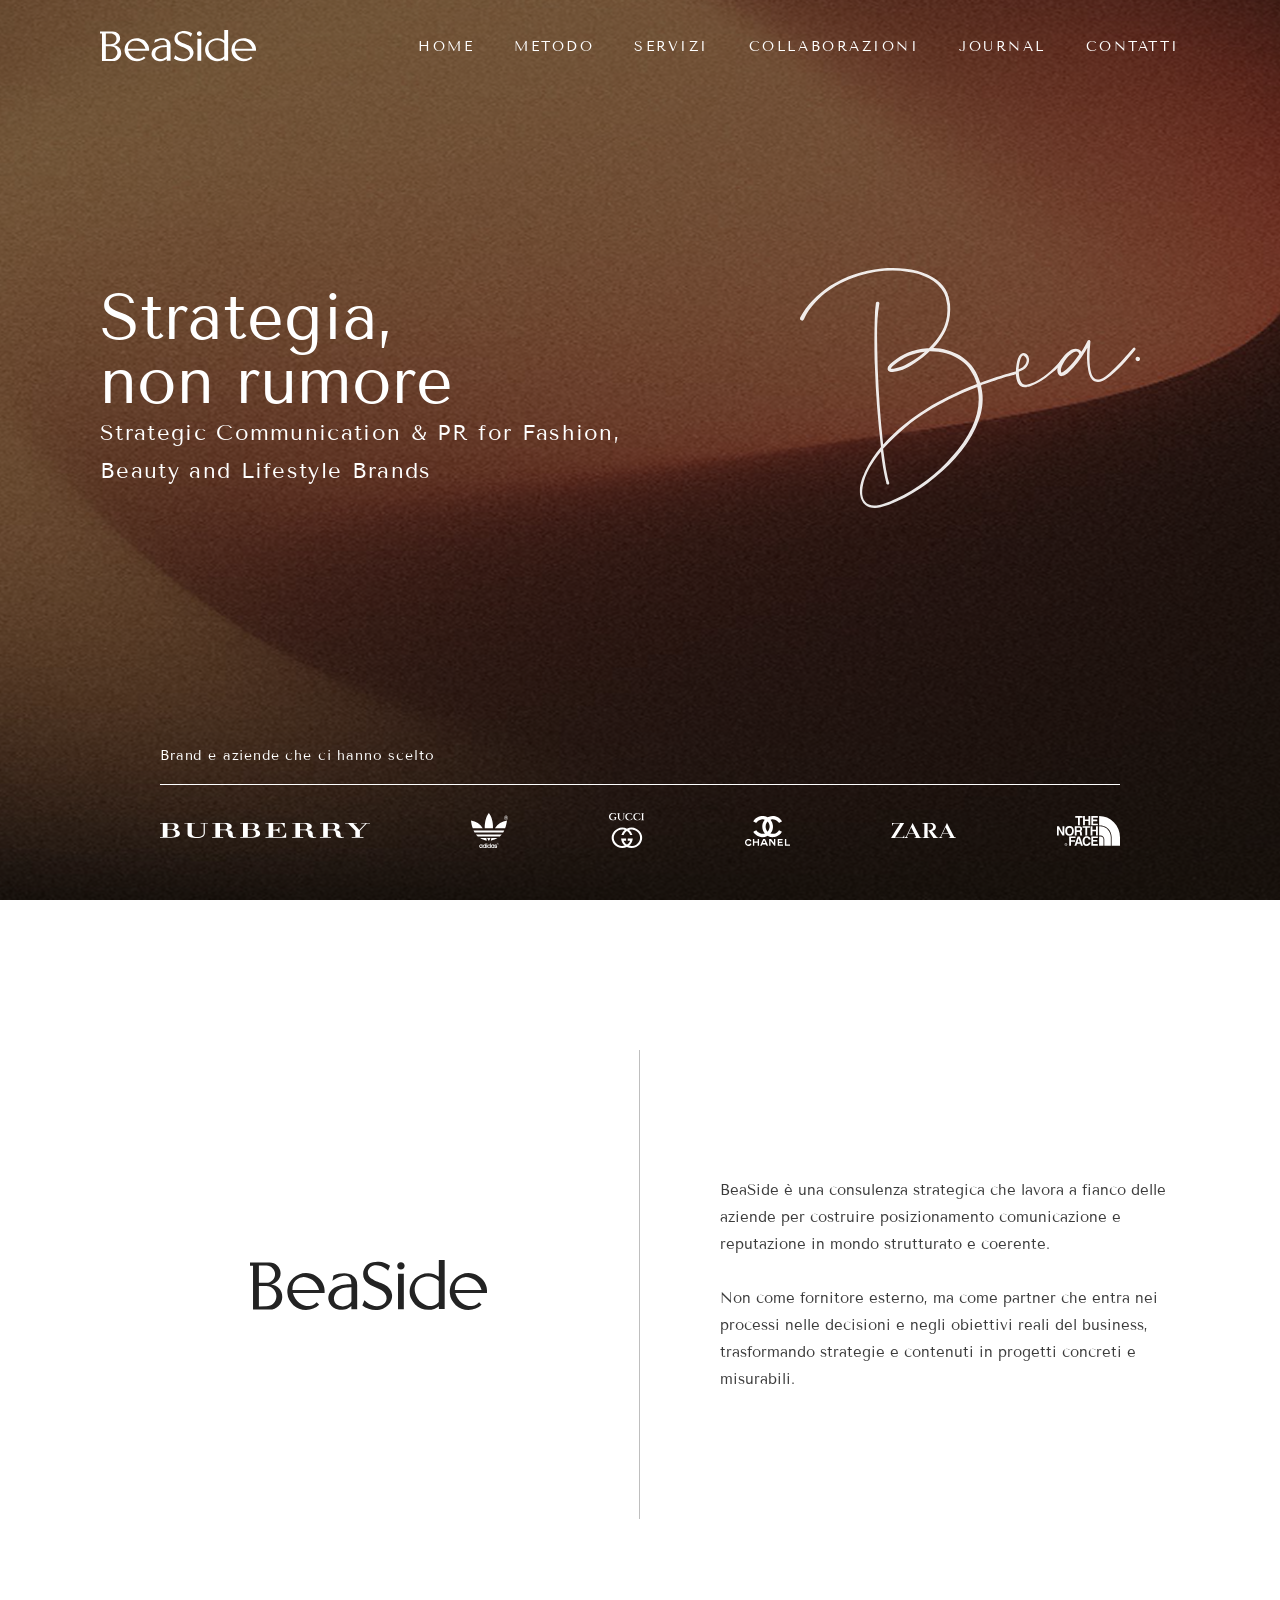
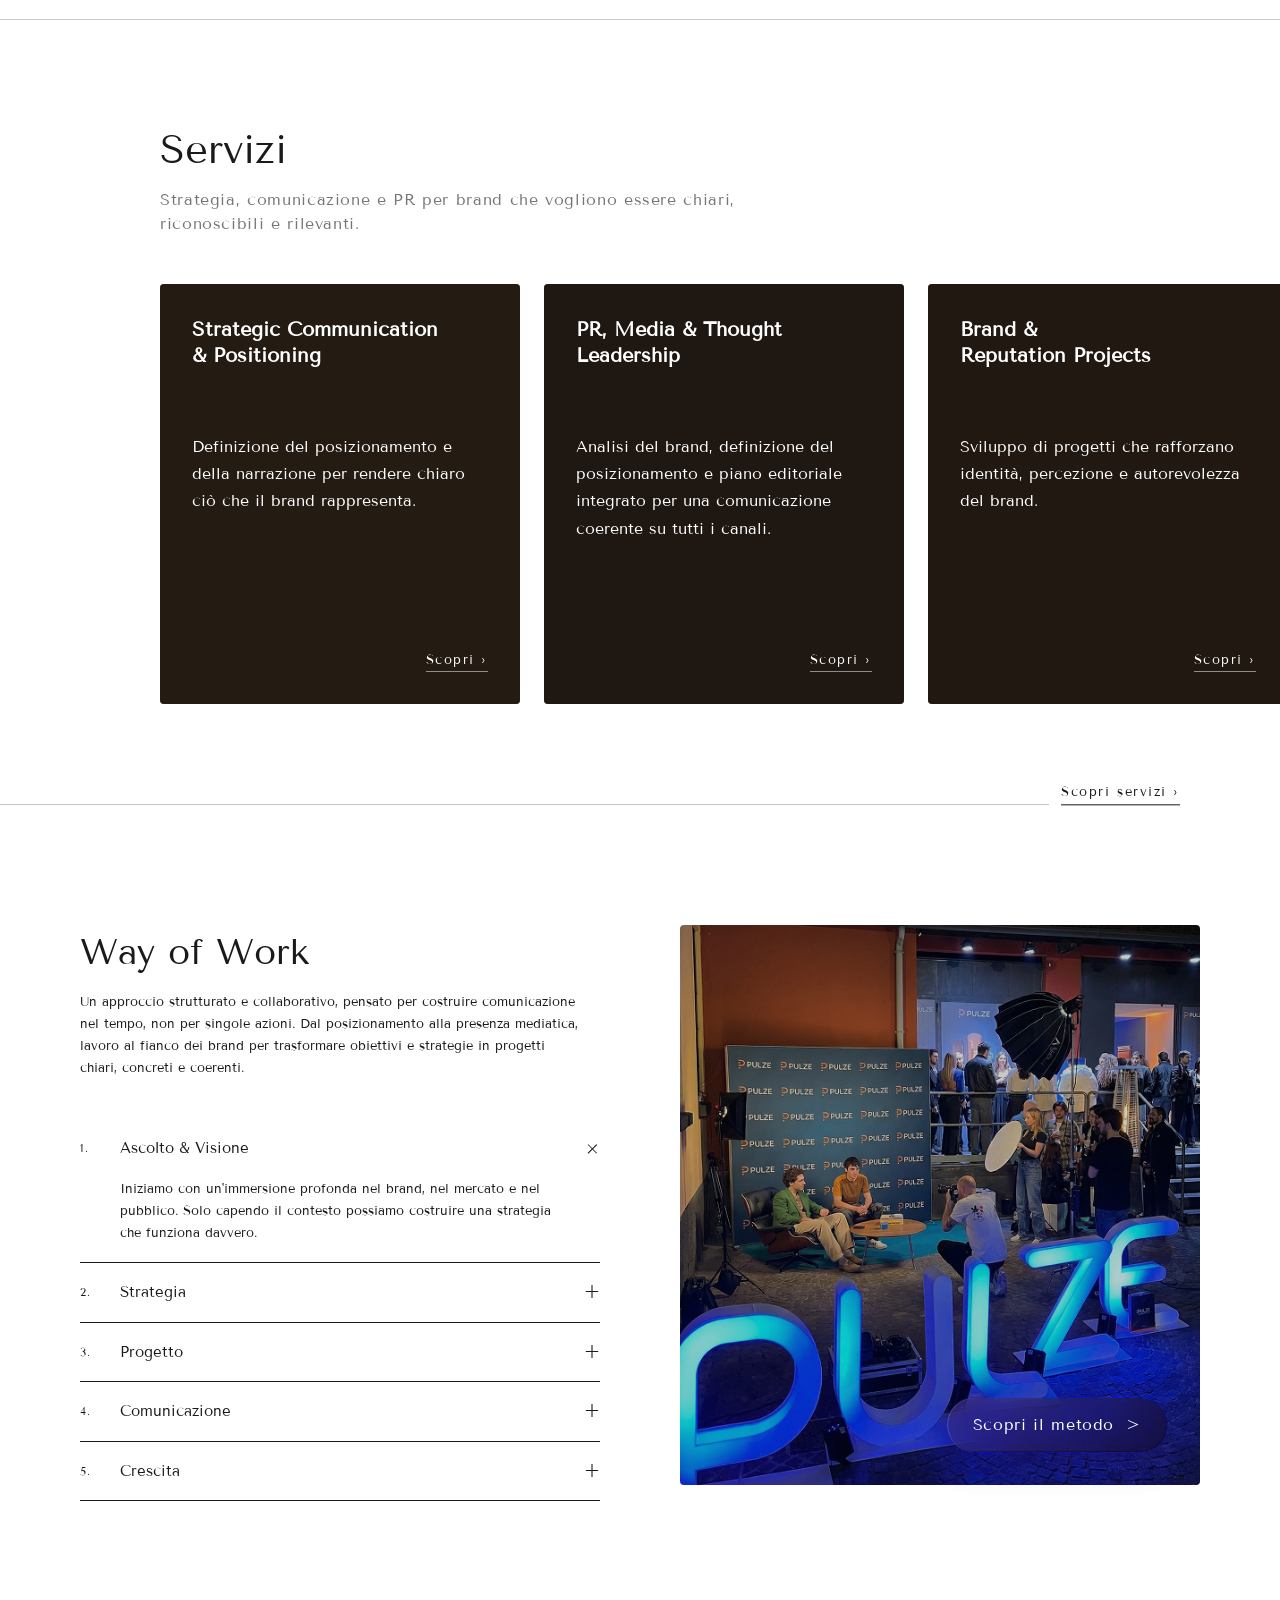
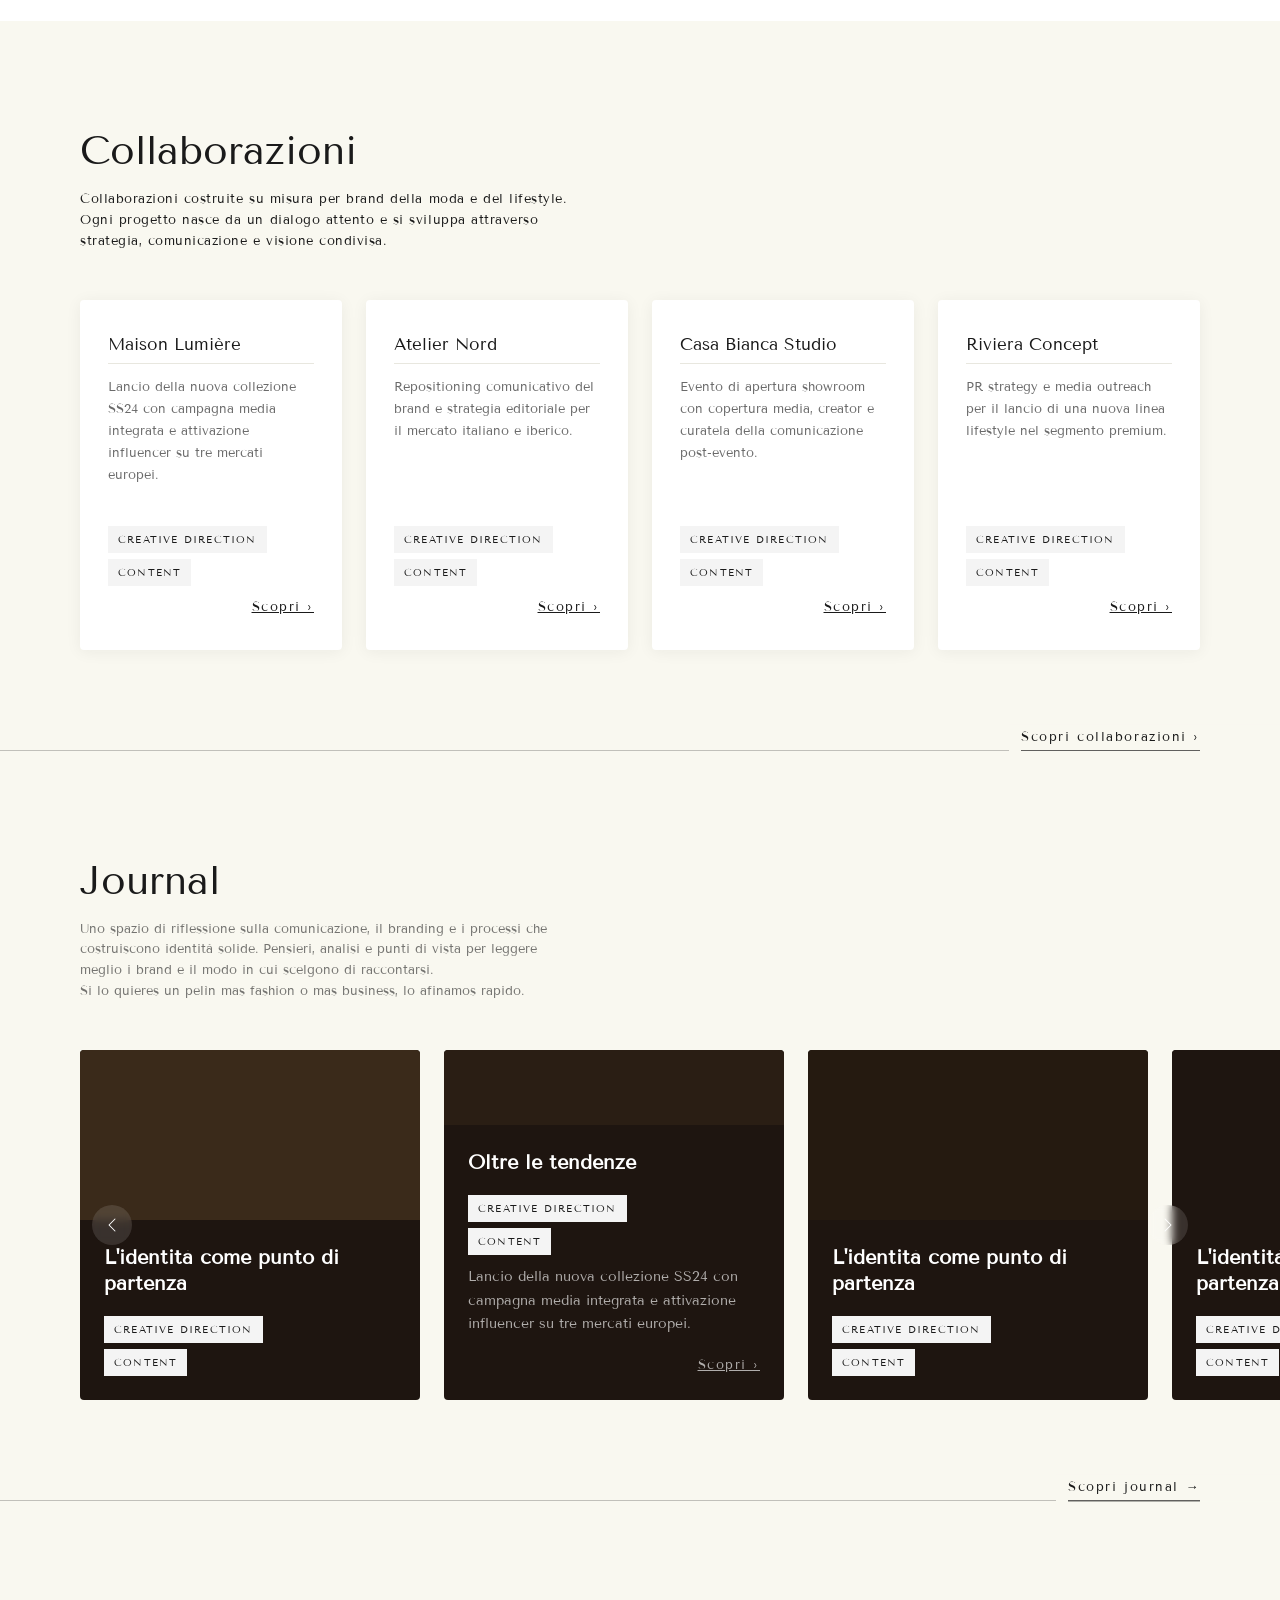
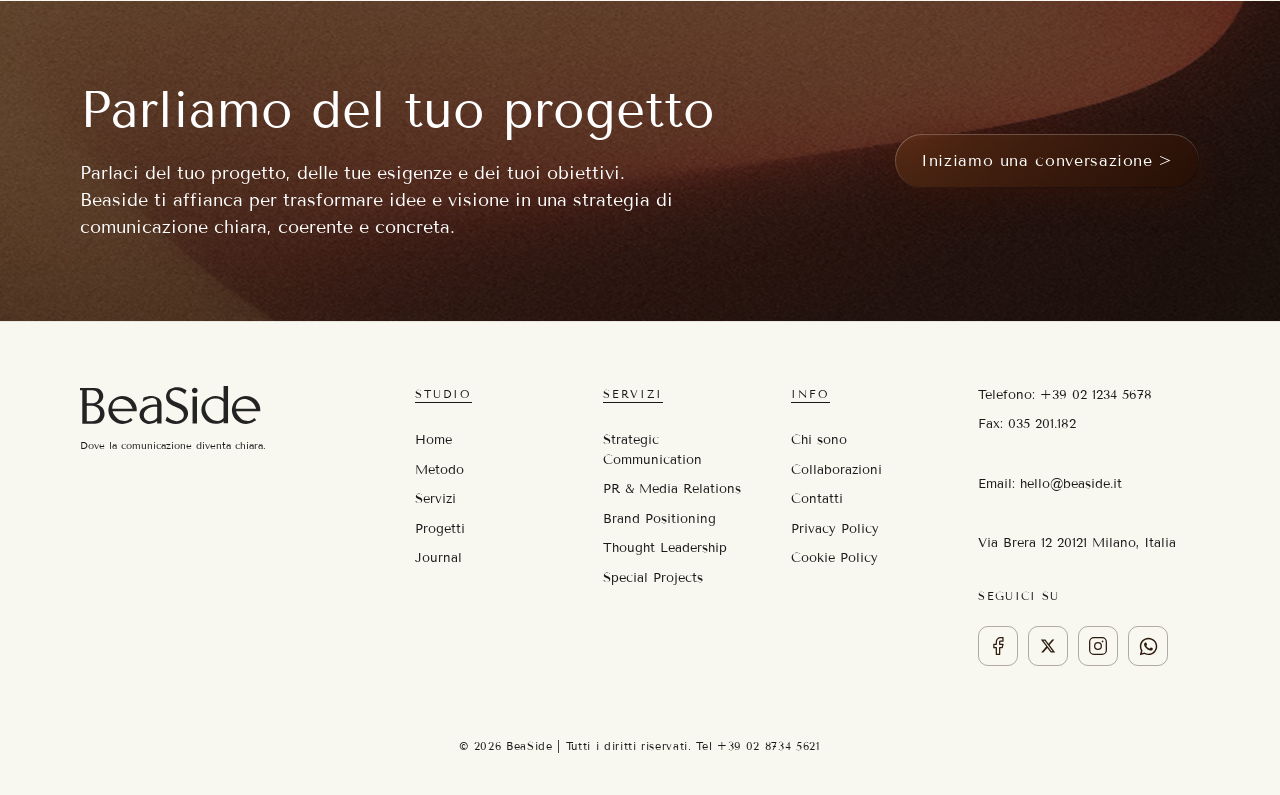
==== index.html @ 260cd24c "first commit" ====
<!doctype html>
<html lang="it">
  <head>
    <meta charset="UTF-8" />
    <meta name="viewport" content="width=device-width, initial-scale=1.0" />
    <title>BeaSide — Strategia, non rumore</title>
    <link rel="stylesheet" href="assets/css/reset.css" />
    <link rel="stylesheet" href="assets/css/variables.css" />
    <link
      rel="stylesheet"
      href="https://cdn.jsdelivr.net/npm/swiper@11/swiper-bundle.min.css"
    />
    <link rel="stylesheet" href="assets/css/main.css" />
  </head>
  <body>
    <!-- SECTION: Nav -->
    <header>
      <nav class="nav" aria-label="Navegação principal">
        <a href="index.html" class="nav__logo" aria-label="BeaSide Home">
          <img src="assets/img/logo/logobranco.svg" alt="BeaSide" />
        </a>
        <ul class="nav__links" role="list">
          <li><a href="index.html">Home</a></li>
          <li><a href="#about">Metodo</a></li>
          <li><a href="#servizi">Servizi</a></li>
          <li><a href="#collaborazioni">Collaborazioni</a></li>
          <li><a href="#journal">Journal</a></li>
          <li><a href="#contatti">Contatti</a></li>
        </ul>
      </nav>
    </header>

    <!-- SECTION: Hero -->
    <section class="hero" aria-label="Hero">
      <div class="hero__main">
        <div class="hero__text">
          <h1 class="hero__headline">Strategia,<br />non rumore</h1>
          <p class="hero__subtitle">
            Strategic Communication & PR for Fashion, Beauty and Lifestyle
            Brands
          </p>
        </div>
        <div class="hero__signature">
          <img src="assets/img/logo/Bea.svg" alt="Bea — assinatura" />
        </div>
      </div>

      <!-- Logos de Clientes — dentro da hero -->
      <div class="hero__logos" aria-label="Clientes">
        <p class="hero__logos-label">Brand e aziende che ci hanno scelto</p>
        <div class="hero__logos-divider"></div>
        <div class="logos__track">
          <img
            src="assets/img/icones_marcas/burberry.svg"
            alt="Burberry"
            class="burberry"
          />
          <img
            src="assets/img/icones_marcas/adidas.svg"
            alt="Adidas"
            class="adidas"
          />
          <img
            src="assets/img/icones_marcas/gucci.svg"
            alt="Gucci"
            class="gucci"
          />
          <img src="assets/img/icones_marcas/chanel.svg" alt="Chanel" />
          <img
            src="assets/img/icones_marcas/zara.svg"
            alt="Zara"
            class="zara"
          />
          <img
            src="assets/img/icones_marcas/thenorthface.svg"
            alt="The North Face"
          />
        </div>
      </div>
    </section>

    <!-- SECTION: Apresentação BeaSide -->
    <section class="about" aria-label="Sobre a BeaSide" id="about">
      <div class="about__grid">
        <div class="about__left">
          <div class="about__logo">
            <img src="assets/img/logo/logopreto.svg" alt="BeaSide logo" />
          </div>
        </div>
        <div class="about__right">
          <p class="about__text">
            BeaSide è una consulenza strategica che lavora a fianco delle
            aziende per costruire posizionamento comunicazione e reputazione in
            mondo strutturato e coerente.<br /><br />
            Non come fornitore esterno, ma come partner che entra nei processi
            nelle decisioni e negli obiettivi reali del business, trasformando
            strategie e contenuti in progetti concreti e misurabili.
          </p>
        </div>
      </div>
    </section>

    <!-- SECTION: Servizi -->
    <section class="servizi" aria-label="Servizi" id="servizi">
      <div class="servizi__header">
        <div>
          <h2 class="servizi__title">Servizi</h2>
          <p class="servizi__subtitle">
            Strategia, comunicazione e PR per brand che vogliono essere chiari,
            riconoscibili e rilevanti.
          </p>
        </div>
      </div>

      <div class="swiper servizi__swiper">
        <div class="swiper-wrapper">
          <!-- Card 1 -->
          <div class="swiper-slide">
            <div class="servizi-card">
              <div
                class="servizi-card__bg"
                style="
                  background-color: #2a2216;
                  background-image: url(&quot;https://placehold.co/360x420/2a2216/2a2216&quot;);
                "
              ></div>
              <div class="servizi-card__content">
                <h3 class="servizi-card__title">
                  Strategic Communication<br />&amp; Positioning
                </h3>
                <p class="servizi-card__desc">
                  Definizione del posizionamento e della narrazione per rendere
                  chiaro ciò che il brand rappresenta.
                </p>
                <a href="pages/servizi.html" class="servizi-card__link"
                  >Scopri &rsaquo;</a
                >
              </div>
            </div>
          </div>

          <!-- Card 2 -->
          <div class="swiper-slide">
            <div class="servizi-card">
              <div
                class="servizi-card__bg"
                style="
                  background-color: #1e1a14;
                  background-image: url(&quot;https://placehold.co/360x420/1e1a14/1e1a14&quot;);
                "
              ></div>
              <div class="servizi-card__content">
                <h3 class="servizi-card__title">
                  PR, Media &amp; Thought<br />Leadership
                </h3>
                <p class="servizi-card__desc">
                  Analisi del brand, definizione del posizionamento e piano
                  editoriale integrato per una comunicazione coerente su tutti i
                  canali.
                </p>
                <a href="pages/servizi.html" class="servizi-card__link"
                  >Scopri &rsaquo;</a
                >
              </div>
            </div>
          </div>

          <!-- Card 3 -->
          <div class="swiper-slide">
            <div class="servizi-card">
              <div
                class="servizi-card__bg"
                style="
                  background-color: #251c12;
                  background-image: url(&quot;https://placehold.co/360x420/251c12/251c12&quot;);
                "
              ></div>
              <div class="servizi-card__content">
                <h3 class="servizi-card__title">
                  Brand &amp;<br />Reputation Projects
                </h3>
                <p class="servizi-card__desc">
                  Sviluppo di progetti che rafforzano identità, percezione e
                  autorevolezza del brand.
                </p>
                <a href="pages/servizi.html" class="servizi-card__link"
                  >Scopri &rsaquo;</a
                >
              </div>
            </div>
          </div>

          <!-- Card 4 -->
          <div class="swiper-slide">
            <div class="servizi-card">
              <div
                class="servizi-card__bg"
                style="
                  background-color: #1a1510;
                  background-image: url(&quot;https://placehold.co/360x420/1a1510/1a1510&quot;);
                "
              ></div>
              <div class="servizi-card__content">
                <h3 class="servizi-card__title">
                  Eventi &amp;<br />Esperienze
                </h3>
                <p class="servizi-card__desc">
                  Progettazione e produzione di eventi che generano copertura
                  media, contenuto organico e memoria di brand.
                </p>
                <a href="pages/servizi.html" class="servizi-card__link"
                  >Scopri &rsaquo;</a
                >
              </div>
            </div>
          </div>

          <!-- Card 5 -->
          <div class="swiper-slide">
            <div class="servizi-card">
              <div
                class="servizi-card__bg"
                style="
                  background-color: #221810;
                  background-image: url(&quot;https://placehold.co/360x420/221810/221810&quot;);
                "
              ></div>
              <div class="servizi-card__content">
                <h3 class="servizi-card__title">
                  Brand Positioning<br />&amp; Storytelling
                </h3>
                <p class="servizi-card__desc">
                  Definizione della voce, dei valori e della narrativa di brand
                  per comunicare con autenticità in ogni touchpoint.
                </p>
                <a href="pages/servizi.html" class="servizi-card__link"
                  >Scopri &rsaquo;</a
                >
              </div>
            </div>
          </div>
        </div>
      </div>

      <div class="servizi__footer">
        <a href="pages/servizi.html" class="cta-link"
          >Scopri servizi &rsaquo;</a
        >
      </div>
    </section>

    <!-- SECTION: Way of Work -->
    <section aria-label="Way of Work">
      <div class="way-of-work">
        <div class="way-of-work__left">
          <h2 class="way-of-work__title">Way of Work</h2>
          <p class="way-of-work__subtitle">
            Un approccio strutturato e collaborativo, pensato per costruire
            comunicazione nel tempo, non per singole azioni. Dal posizionamento
            alla presenza mediatica, lavoro al fianco dei brand per trasformare
            obiettivi e strategie in progetti chiari, concreti e coerenti.
          </p>

          <div class="accordion">
            <div class="accordion__item">
              <button class="accordion__trigger" aria-expanded="false">
                <span class="accordion__num">1.</span>
                <span class="accordion__name">Ascolto & Visione</span>
                <span class="accordion__icon" aria-hidden="true">+</span>
              </button>
              <div class="accordion__body">
                <p>
                  Iniziamo con un'immersione profonda nel brand, nel mercato e
                  nel pubblico. Solo capendo il contesto possiamo costruire una
                  strategia che funziona davvero.
                </p>
              </div>
            </div>

            <div class="accordion__item">
              <button class="accordion__trigger" aria-expanded="false">
                <span class="accordion__num">2.</span>
                <span class="accordion__name">Strategia</span>
                <span class="accordion__icon" aria-hidden="true">+</span>
              </button>
              <div class="accordion__body">
                <p>
                  Definiamo il territorio narrativo del brand: la voce, i valori
                  chiave e il posizionamento che lo distingue dalla concorrenza.
                </p>
              </div>
            </div>

            <div class="accordion__item">
              <button class="accordion__trigger" aria-expanded="false">
                <span class="accordion__num">3.</span>
                <span class="accordion__name">Progetto</span>
                <span class="accordion__icon" aria-hidden="true">+</span>
              </button>
              <div class="accordion__body">
                <p>
                  Costruiamo un piano editoriale e mediatico integrato, con
                  obiettivi misurabili e attività distribuite su tutti i canali
                  rilevanti.
                </p>
              </div>
            </div>

            <div class="accordion__item">
              <button class="accordion__trigger" aria-expanded="false">
                <span class="accordion__num">4.</span>
                <span class="accordion__name">Comunicazione</span>
                <span class="accordion__icon" aria-hidden="true">+</span>
              </button>
              <div class="accordion__body">
                <p>
                  Attiviamo media, creator e stakeholder con contenuti pensati
                  per ogni interlocutore. Le relazioni si costruiscono con
                  coerenza e rispetto.
                </p>
              </div>
            </div>

            <div class="accordion__item">
              <button class="accordion__trigger" aria-expanded="false">
                <span class="accordion__num">5.</span>
                <span class="accordion__name">Crescita</span>
                <span class="accordion__icon" aria-hidden="true">+</span>
              </button>
              <div class="accordion__body">
                <p>
                  Monitoriamo i risultati in tempo reale e ottimizziamo
                  continuamente. La comunicazione efficace è un processo, non un
                  evento.
                </p>
              </div>
            </div>
          </div>
        </div>

        <div class="way-of-work__image-wrap">
          <img
            src="assets/img/way-of-work.png"
            alt="BeaSide — evento em ação"
          />
          <div class="way-of-work__image-cta">
            <a href="pages/metodo.html" aria-label="Scopri il metodo"
              >Scopri il metodo &nbsp;&gt;</a
            >
          </div>
        </div>
      </div>
    </section>

    <!-- SECTION: Collaborazioni -->
    <section class="collaborazioni" aria-label="Collaborazioni" id="collaborazioni">
      <div class="collaborazioni__inner">
        <div class="collaborazioni__header">
          <div>
            <h2 class="collaborazioni__title">Collaborazioni</h2>
            <p class="collaborazioni__subtitle">
              Collaborazioni costruite su misura per brand della moda e del
              lifestyle.<br />
              Ogni progetto nasce da un dialogo attento e si sviluppa attraverso
              strategia, comunicazione e visione condivisa.
            </p>
          </div>
        </div>

        <div class="collaborazioni__grid">
          <div class="collab-card">
            <p class="collab-card__name">Maison Lumière</p>
            <p class="collab-card__text">
              Lancio della nuova collezione SS24 con campagna media integrata e
              attivazione influencer su tre mercati europei.
            </p>
            <div class="collab-card__tags">
              <span class="collab-card__tag">Creative Direction</span>
              <span class="collab-card__tag">Content</span>
            </div>
            <a href="pages/collaborazioni.html" class="cta-collab"
              >Scopri &rsaquo;</a
            >
          </div>

          <div class="collab-card">
            <p class="collab-card__name">Atelier Nord</p>
            <p class="collab-card__text">
              Repositioning comunicativo del brand e strategia editoriale per il
              mercato italiano e iberico.
            </p>
            <div class="collab-card__tags">
              <span class="collab-card__tag">Creative Direction</span>
              <span class="collab-card__tag">Content</span>
            </div>
            <a href="pages/collaborazioni.html" class="cta-collab"
              >Scopri &rsaquo;</a
            >
          </div>

          <div class="collab-card">
            <p class="collab-card__name">Casa Bianca Studio</p>
            <p class="collab-card__text">
              Evento di apertura showroom con copertura media, creator e
              curatela della comunicazione post-evento.
            </p>
            <div class="collab-card__tags">
              <span class="collab-card__tag">Creative Direction</span>
              <span class="collab-card__tag">Content</span>
            </div>
            <a href="pages/collaborazioni.html" class="cta-collab"
              >Scopri &rsaquo;</a
            >
          </div>

          <div class="collab-card">
            <p class="collab-card__name">Riviera Concept</p>
            <p class="collab-card__text">
              PR strategy e media outreach per il lancio di una nuova linea
              lifestyle nel segmento premium.
            </p>
            <div class="collab-card__tags">
              <span class="collab-card__tag">Creative Direction</span>
              <span class="collab-card__tag">Content</span>
            </div>
            <a href="pages/collaborazioni.html" class="cta-collab"
              >Scopri &rsaquo;</a
            >
          </div>
        </div>

        <div class="collaborazioni__footer">
          <a href="pages/collaborazioni.html" class="cta-link"
            >Scopri collaborazioni &rsaquo;</a
          >
        </div>
      </div>
    </section>

    <!-- SECTION: Journal -->
    <section class="journal" aria-label="Journal" id="journal">
      <div class="journal__header">
        <div>
          <h2 class="journal__title">Journal</h2>
          <p class="journal__subtitle">
            Uno spazio di riflessione sulla comunicazione, il branding e i
            processi che costruiscono identità solide. Pensieri, analisi e punti
            di vista per leggere meglio i brand e il modo in cui scelgono di
            raccontarsi.<br />
            Si lo quieres un pelìn mas fashion o mas business, lo afinamos
            rapido.
          </p>
        </div>
      </div>

      <div class="journal__swiper-wrap">
        <button
          class="journal__arrow journal__arrow--prev"
          aria-label="Precedente"
        >
          <svg
            xmlns="http://www.w3.org/2000/svg"
            width="16"
            height="16"
            viewBox="0 0 16 16"
            style="transform: scaleX(-1)"
          >
            <path
              fill="#ffffff"
              fill-rule="evenodd"
              d="M4.646 1.646a.5.5 0 0 1 .708 0l6 6a.5.5 0 0 1 0 .708l-6 6a.5.5 0 0 1-.708-.708L10.293 8 4.646 2.354a.5.5 0 0 1 0-.708"
            />
          </svg>
        </button>
        <button
          class="journal__arrow journal__arrow--next"
          aria-label="Successivo"
        >
          <svg
            xmlns="http://www.w3.org/2000/svg"
            width="16"
            height="16"
            viewBox="0 0 16 16"
          >
            <path
              fill="#ffffff"
              fill-rule="evenodd"
              d="M4.646 1.646a.5.5 0 0 1 .708 0l6 6a.5.5 0 0 1 0 .708l-6 6a.5.5 0 0 1-.708-.708L10.293 8 4.646 2.354a.5.5 0 0 1 0-.708"
            />
          </svg>
        </button>
        <div class="swiper journal__swiper">
          <div class="swiper-wrapper">
            <!-- Artigo 1 -->
            <div class="swiper-slide">
              <div class="journal-card">
                <div
                  class="journal-card__img"
                  style="background-color: #3a2a1a"
                ></div>
                <div class="journal-card__body">
                  <h3 class="journal-card__title">
                    L'identità come punto di partenza
                  </h3>
                  <div class="collab-card__tags">
                    <span class="collab-card__tag">Creative Direction</span>
                    <span class="collab-card__tag">Content</span>
                  </div>
                </div>
              </div>
            </div>

            <!-- Artigo 2 -->
            <div class="swiper-slide">
              <div class="journal-card">
                <div
                  class="journal-card__img"
                  style="background-color: #2a1e14"
                ></div>
                <div class="journal-card__body">
                  <h3 class="journal-card__title">Oltre le tendenze</h3>
                  <div class="collab-card__tags">
                    <span class="collab-card__tag">Creative Direction</span>
                    <span class="collab-card__tag">Content</span>
                  </div>
                  <p class="journal-card__text">
                    Lancio della nuova collezione SS24 con campagna media
                    integrata e attivazione influencer su tre mercati europei.
                  </p>
                  <a href="pages/journal.html" class="journal-card__link"
                    >Scopri &rsaquo;</a
                  >
                </div>
              </div>
            </div>

            <!-- Artigo 3 -->
            <div class="swiper-slide">
              <div class="journal-card">
                <div
                  class="journal-card__img"
                  style="background-color: #251a10"
                ></div>
                <div class="journal-card__body">
                  <h3 class="journal-card__title">
                    L'identità come punto di partenza
                  </h3>
                  <div class="collab-card__tags">
                    <span class="collab-card__tag">Creative Direction</span>
                    <span class="collab-card__tag">Content</span>
                  </div>
                </div>
              </div>
            </div>

            <!-- Artigo 4 -->
            <div class="swiper-slide">
              <div class="journal-card">
                <div
                  class="journal-card__img"
                  style="background-color: #1e1510"
                ></div>
                <div class="journal-card__body">
                  <h3 class="journal-card__title">
                    L'identità come punto di partenza
                  </h3>
                  <div class="collab-card__tags">
                    <span class="collab-card__tag">Creative Direction</span>
                    <span class="collab-card__tag">Content</span>
                  </div>
                </div>
              </div>
            </div>
          </div>
        </div>
      </div>

      <div class="journal__footer">
        <a href="pages/journal.html" class="cta-link">Scopri journal →</a>
      </div>
    </section>

    <div class="cream-gap"></div>

    <!-- SECTION: CTA Final -->
    <section class="cta-final" aria-label="Contatto" id="contatti">
      <div class="cta-final__inner">
        <div class="cta-final__left">
          <h2 class="cta-final__title">Parliamo del tuo progetto</h2>
          <p>
            Parlaci del tuo progetto, delle tue esigenze e dei tuoi
            obiettivi.<br />
            Beaside ti affianca per trasformare idee e visione in una strategia
            di comunicazione chiara, coerente e concreta.
          </p>
        </div>
        <div class="cta-final__action">
          <a href="pages/contatti.html" class="cta-final__btn"
            >Iniziamo una conversazione >
          </a>
        </div>
      </div>
    </section>

    <!-- SECTION: Footer -->
    <footer class="footer" aria-label="Footer">
      <div class="footer__inner">
        <div class="footer__brand">
          <div class="footer__logo">
            <img src="assets/img/logo/logopreto.svg" alt="BeaSide" />
          </div>
          <p class="footer__tagline">Dove la comunicazione diventa chiara.</p>
        </div>

        <div class="footer__col">
          <p class="footer__col-title">Studio</p>
          <ul class="footer__col-links" role="list">
            <li><a href="index.html">Home</a></li>
            <li><a href="pages/metodo.html">Metodo</a></li>
            <li><a href="pages/collaborazioni.html">Servizi</a></li>
            <li><a href="pages/collaborazioni.html">Progetti</a></li>
            <li><a href="pages/collaborazioni.html">Journal</a></li>
          </ul>
        </div>

        <div class="footer__col">
          <p class="footer__col-title">Servizi</p>
          <ul class="footer__col-links" role="list">
            <li><a href="pages/servizi.html">Strategic Communication</a></li>
            <li><a href="pages/servizi.html">PR & Media Relations</a></li>
            <li><a href="pages/servizi.html">Brand Positioning</a></li>
            <li><a href="pages/servizi.html">Thought Leadership</a></li>
            <li><a href="pages/servizi.html">Special Projects</a></li>
          </ul>
        </div>

        <div class="footer__col">
          <p class="footer__col-title">Info</p>
          <ul class="footer__col-links" role="list">
            <li><a href="pages/journal.html">Chi sono</a></li>
            <li><a href="pages/contatti.html">Collaborazioni</a></li>
            <li><a href="pages/contatti.html">Contatti</a></li>
            <li><a href="pages/contatti.html">Privacy Policy</a></li>
            <li><a href="pages/contatti.html">Cookie Policy</a></li>
          </ul>
        </div>

        <div class="footer__col">
          <a href="tel:+390212345678">Telefono: +39 02 1234 5678</a>
          <p class="footer-fax">Fax: 035 201.182</p>
          <a href="mailto:hello@beaside.it" class="footer-mail">Email: hello@beaside.it</a>
          <p>Via Brera 12 20121 Milano, Italia</p>
          <p class="footer__social-label">Seguici su</p>
          <div class="social-midia-icons">
            <a href="#" class="social-icon" aria-label="Facebook">
              <svg width="20" height="20" viewBox="0 0 24 24" fill="none" xmlns="http://www.w3.org/2000/svg">
                <path d="M18 2H15C13.67 2 12.4 2.53 11.46 3.46C10.53 4.4 10 5.67 10 7V10H7V14H10V22H14V14H17L18 10H14V7C14 6.73 14.11 6.48 14.29 6.29C14.48 6.11 14.73 6 15 6H18V2Z" stroke="currentColor" stroke-width="1.5" stroke-linecap="round" stroke-linejoin="round"/>
              </svg>
            </a>
            <a href="#" class="social-icon" aria-label="X (Twitter)">
              <svg width="20" height="20" viewBox="0 0 640 640" fill="currentColor" xmlns="http://www.w3.org/2000/svg">
                <path d="M453.2 112L523.8 112L369.6 288.2L551 528L409 528L297.7 382.6L170.5 528L99.8 528L264.7 339.5L90.8 112L236.4 112L336.9 244.9L453.2 112zM428.4 485.8L467.5 485.8L215.1 152L173.1 152L428.4 485.8z"/>
              </svg>
            </a>
            <a href="#" class="social-icon" aria-label="Instagram">
              <svg width="20" height="20" viewBox="0 0 24 24" fill="none" xmlns="http://www.w3.org/2000/svg">
                <rect x="2" y="2" width="20" height="20" rx="5" stroke="currentColor" stroke-width="1.5"/>
                <circle cx="12" cy="12" r="4" stroke="currentColor" stroke-width="1.5"/>
                <circle cx="17.5" cy="6.5" r="1" fill="currentColor"/>
              </svg>
            </a>
            <a href="#" class="social-icon" aria-label="WhatsApp">
              <svg width="25" height="25" viewBox="0 0 640 640" fill="currentColor" xmlns="http://www.w3.org/2000/svg">
                <path d="M476.9 161.1C435 119.1 379.2 96 319.9 96C197.5 96 97.9 195.6 97.9 318C97.9 357.1 108.1 395.3 127.5 429L96 544L213.7 513.1C246.1 530.8 282.6 540.1 319.8 540.1L319.9 540.1C442.2 540.1 544 440.5 544 318.1C544 258.8 518.8 203.1 476.9 161.1zM319.9 502.7C286.7 502.7 254.2 493.8 225.9 477L219.2 473L149.4 491.3L168 423.2L163.6 416.2C145.1 386.8 135.4 352.9 135.4 318C135.4 216.3 218.2 133.5 320 133.5C369.3 133.5 415.6 152.7 450.4 187.6C485.2 222.5 506.6 268.8 506.5 318.1C506.5 419.9 421.6 502.7 319.9 502.7zM421.1 364.5C415.6 361.7 388.3 348.3 383.2 346.5C378.1 344.6 374.4 343.7 370.7 349.3C367 354.9 356.4 367.3 353.1 371.1C349.9 374.8 346.6 375.3 341.1 372.5C308.5 356.2 287.1 343.4 265.6 306.5C259.9 296.7 271.3 297.4 281.9 276.2C283.7 272.5 282.8 269.3 281.4 266.5C280 263.7 268.9 236.4 264.3 225.3C259.8 214.5 255.2 216 251.8 215.8C248.6 215.6 244.9 215.6 241.2 215.6C237.5 215.6 231.5 217 226.4 222.5C221.3 228.1 207 241.5 207 268.8C207 296.1 226.9 322.5 229.6 326.2C232.4 329.9 268.7 385.9 324.4 410C359.6 425.2 373.4 426.5 391 423.9C401.7 422.3 423.8 410.5 428.4 397.5C433 384.5 433 373.4 431.6 371.1C430.3 368.6 426.6 367.2 421.1 364.5z"/>
              </svg>
            </a>
          </div>
        </div>
      </div>

      <div class="footer__bottom">
        <p class="footer__copy">
          &copy; 2026 BeaSide | Tutti i diritti riservati. Tel +39 02 8734 5621
        </p>
      </div>
    </footer>

    <script src="https://cdn.jsdelivr.net/npm/swiper@11/swiper-bundle.min.js"></script>
    <script src="assets/js/main.js"></script>
  </body>
</html>
---- assets/css/variables.css ----
:root {
  --cream:        #F9F8F0;
  --black:        #1A1A1A;
  --dark-brown:   #2C1A0E;
  --warm-sand:    #C4A882;
  --card-dark:    #1E1510;
  --white:        #FFFFFF;
  --grey-light:   #E8E7DF;

  --font-main: 'Tenor Sans', serif;

  --container-max: 1280px;
  --padding-desktop: 80px;
  --padding-mobile: 24px;
  --section-gap: 120px;
}
---- assets/css/main.css ----
@import url("https://fonts.googleapis.com/css2?family=Tenor+Sans&display=swap");

/* ─── BASE ─────────────────────────────────────────────── */

body {
  font-family: var(--font-main);
  background-color: var(--white);
  color: var(--black);
  font-size: 16px;
}

.container {
  max-width: var(--container-max);
  margin: 0 auto;
  padding: 0 var(--padding-desktop);
}

.cta-link {
  font-family: var(--font-main);
  font-size: 13px;
  letter-spacing: 0.12em;
  color: var(--black);
  text-decoration: none;
  border-bottom: 1px solid currentColor;
  padding-bottom: 2px;
  display: inline-block;
}

.cta-link--white {
  color: var(--white);
}

/* ─── NAV ───────────────────────────────────────────────── */

.nav {
  position: absolute;
  top: 0;
  left: 0;
  width: 100%;
  z-index: 100;
  padding: 30px 100px;
  display: flex;
  align-items: center;
  justify-content: space-between;
}

.nav__logo img {
  height: 32px;
  width: auto;
}

.nav__links {
  display: flex;
  gap: 40px;
}

.nav__links a {
  font-family: var(--font-main);
  font-size: 14px;
  letter-spacing: 0.18em;
  text-transform: uppercase;
  color: var(--white);
  transition: opacity 0.2s;
}

.nav__links a:hover {
  opacity: 0.7;
}

/* ─── HERO ──────────────────────────────────────────────── */

.hero {
  position: relative;
  height: 100vh;
  min-height: 640px;
  background-image: url("../img/background.png");
  background-size: cover;
  background-position: center;
  display: flex;
  flex-direction: column;
  overflow: hidden;
}

.hero::before {
  content: "";
  position: absolute;
  inset: 0;
  background: rgba(28, 14, 6, 0.45);
}

/* área central que cresce e centraliza o conteúdo */
.hero__main {
  position: relative;
  z-index: 2;
  flex: 1;
  display: flex;
  align-items: center;
  padding: 30px 100px 0;
  max-width: var(--container-max);
  width: 100%;
  margin: 0 auto;
  justify-content: space-between;
  align-items: center;
}

.hero__text {
}

.hero__headline {
  font-family: var(--font-main);
  font-size: clamp(40px, 5vw, 70px);
  font-weight: 400;
  color: var(--white);
  line-height: 1;
}

.hero__subtitle {
  font-family: var(--font-main);
  font-size: 22px;
  color: var(--white);
  letter-spacing: 0.06em;
  max-width: 80%;
  line-height: 1.7;
}

.hero__signature {
  flex-shrink: 0;
  align-self: center;
}

.hero__signature img {
  height: clamp(140px, 20vw, 240px);
  width: auto;
  opacity: 0.9;
  padding-right: 40px;
}

/* ─── LOGOS (dentro da hero) ────────────────────────────── */

.hero__logos {
  position: relative;
  z-index: 2;
  padding: 0 160px 20px;
}

.hero__logos-label {
  font-family: var(--font-main);
  font-size: 14px;
  letter-spacing: 0.06em;
  color: rgb(255, 255, 255);
  margin-bottom: 18px;
}

.hero__logos-divider {
  height: 1px;
  background: rgb(255, 255, 255);
  margin-bottom: 28px;
}

.logos__track {
  display: flex;
  align-items: center;
  justify-content: space-between;
  gap: 40px;
  padding-bottom: 32px;
}

.logos__track img {
  height: 30px;
  width: auto;
  transition: opacity 0.2s;
}

.logos__track img.burberry,
.logos__track img.zara {
  height: 15px;
}

.logos__track img.adidas,
.logos__track img.gucci {
  height: 35px;
}

.logos__track img:hover {
  opacity: 0.85;
}

/* ─── APRESENTAÇÃO ──────────────────────────────────────── */

.about {
  min-height: 80vh;
  display: flex;
  flex-direction: column;
  border-bottom: 1px solid #39393944;
}

.about__grid {
  flex: 1;
  display: grid;
  grid-template-columns: 1fr 1fr;
  padding: 150px 100px 100px;
}

.about__left {
  border-right: 1px solid #39393952;
  display: flex;
  flex-direction: column;
  justify-content: center;
}

.about__right {
  padding-left: 80px;
  display: flex;
  align-items: center;
}

.about__logo img {
  height: 50px;
  width: auto;
  margin-left: 150px;
}

.about__brand {
  font-family: var(--font-main);
  font-size: 32px;
  letter-spacing: 0.04em;
  color: var(--black);
}

.about__text {
  font-size: 15px;
  line-height: 1.8;
  color: var(--black);
  opacity: 0.85;
}

.about__text {
  font-size: 15px;
  line-height: 1.8;
  color: var(--black);
  opacity: 0.85;
}

/* ─── SERVIZI ───────────────────────────────────────────── */

.servizi {
  position: relative;
  padding: 100px 80px;
  background-color: var(--white);
  overflow: visible;
  border-bottom: 1px solid rgba(26, 26, 26, 0.25);
}

.servizi__header {
  max-width: var(--container-max);

  padding: 0 var(--padding-desktop) 48px;
  display: flex;
  align-items: flex-end;
  justify-content: space-between;
}

.servizi__title {
  font-family: var(--font-main);
  font-size: 40px;
  font-weight: 400;
  margin-bottom: 8px;
}

.servizi__subtitle {
  font-size: 16px;
  color: rgba(26, 26, 26, 0.6);
  letter-spacing: 0.04em;
  max-width: 600px;
}

.servizi__swiper {
  padding: 0 var(--padding-desktop) !important;
}

.servizi__swiper .swiper-slide {
  width: 360px;
}

.servizi-card {
  position: relative;
  height: 420px;
  border-radius: 4px;
  overflow: hidden;
  display: flex;
  flex-direction: column;
  justify-content: flex-end;
  padding: 32px;
  background-color: var(--card-dark);
  cursor: pointer;
}

.servizi-card__bg {
  position: absolute;
  inset: 0;
  background-size: cover;
  background-position: center;
  opacity: 0.5;
  transition: opacity 0.3s;
}

.servizi-card:hover .servizi-card__bg {
  opacity: 0.65;
}

.servizi-card__content {
  position: relative;
  height: 100%;
  z-index: 2;
}

.servizi-card__title {
  font-family: var(--font-main);
  font-size: 20px;
  color: var(--white);
  margin-bottom: 65px;
  line-height: 1.3;
}

.servizi-card__desc {
  font-size: 16px;
  color: #ffffff;
  line-height: 1.7;
  margin-bottom: 20px;
}

.servizi-card__link {
  position: absolute;
  bottom: 0px;
  right: 0px;
  font-size: 13px;
  letter-spacing: 0.12em;
  color: var(--white);
  border-bottom: 1px solid rgba(255, 255, 255, 0.5);
  padding-bottom: 0.3px;
  display: inline-block;
}

.servizi__footer {
  position: absolute;
  bottom: 0;
  right: 0;
  transform: translateY(5%);
  background-color: var(--white);
  padding: 0 100px 0 12px;
}
/* ─── WAY OF WORK ───────────────────────────────────────── */

.way-of-work {
  padding: var(--section-gap) var(--padding-desktop);
  max-width: var(--container-max);
  margin: 0 auto;
  display: grid;
  grid-template-columns: 1fr 1fr;
  gap: 80px;
  align-items: start;
}

.way-of-work__label {
  font-size: 11px;
  letter-spacing: 0.2em;
  text-transform: uppercase;
  color: rgba(26, 26, 26, 0.5);
  margin-bottom: 16px;
}

.way-of-work__title {
  font-family: var(--font-main);
  font-size: 36px;
  font-weight: 400;
  margin-bottom: 12px;
}

.way-of-work__subtitle {
  font-size: 13px;
  color: var(--black);
  line-height: 1.7;
  margin-bottom: 40px;
  max-width: 500px;
}

.accordion {
}

.accordion__item {
  border-bottom: 1px solid var(--black);
}

.accordion__trigger {
  width: 100%;
  background: none;
  border: none;
  padding: 18px 0;
  display: flex;
  align-items: center;
  gap: 16px;
  cursor: pointer;
  text-align: left;
}

.accordion__num {
  font-size: 11px;
  letter-spacing: 0.1em;
  color: var(--black);
  min-width: 24px;
}

.accordion__name {
  font-family: var(--font-main);
  font-size: 15px;
  color: var(--black);
  flex: 1;
}

.accordion__icon {
  font-size: 18px;
  color: var(--black);
  transition: transform 0.25s;
  line-height: 1;
}

.accordion__item.is-open .accordion__icon {
  transform: rotate(45deg);
}

.accordion__body {
  max-height: 0;
  overflow: hidden;
  transition:
    max-height 0.3s ease,
    padding 0.3s ease;
}

.accordion__item.is-open .accordion__body {
  max-height: 200px;
  padding-bottom: 18px;
}

.accordion__body p {
  font-size: 13px;
  color: var(--black);
  line-height: 1.7;
  padding: 0 40px;
}

.way-of-work__cta {
  margin-top: 32px;
}

.way-of-work__image-wrap {
  position: relative;
}

.way-of-work__image-wrap img {
  width: 100%;
  height: 560px;
  object-fit: cover;
  border-radius: 4px;
}

.way-of-work__image-cta {
  position: absolute;
  bottom: 32px;
  right: 32px;
}

.way-of-work__image-cta a {
  display: inline-flex;
  align-items: center;
  gap: 12px;
  padding: 15px 26px;
  border-radius: 999px;
  background: linear-gradient(
    135deg,
    rgba(80, 55, 120, 0.55) 0%,
    rgba(20, 12, 45, 0.75) 100%
  );
  backdrop-filter: blur(14px) saturate(1.4);
  -webkit-backdrop-filter: blur(14px) saturate(1.4);
  /* borda luminosa — lado claro em cima/esquerda, escuro embaixo/direita */
  border: 1px solid transparent;
  background-clip: padding-box;
  box-shadow:
    inset 0 -1px 0 rgba(0, 0, 0, 0.3),
    inset 1px 0 0 rgba(255, 255, 255, 0.18),
    inset -1px 0 0 rgba(0, 0, 0, 0.2),
    0 8px 32px rgba(40, 20, 80, 0.45);
  font-family: var(--font-main);
  font-size: 16px;
  letter-spacing: 0.04em;
  color: var(--white);
  text-decoration: none;
  white-space: nowrap;
  transition:
    background 0.25s,
    box-shadow 0.25s;
}

.way-of-work__image-cta a:hover {
  background: linear-gradient(
    135deg,
    rgba(100, 70, 150, 0.65) 0%,
    rgba(30, 18, 60, 0.82) 100%
  );
  box-shadow:
    inset 0 1px 0 rgba(255, 255, 255, 0.45),
    inset 0 -1px 0 rgba(0, 0, 0, 0.35),
    inset 1px 0 0 rgba(255, 255, 255, 0.22),
    inset -1px 0 0 rgba(0, 0, 0, 0.25),
    0 12px 40px rgba(40, 20, 80, 0.6);
}

/* ─── COLLABORAZIONI ────────────────────────────────────── */

.collaborazioni {
  position: relative;
  background-color: var(--cream);
  padding: 100px 80px;
  overflow: visible;
  border-bottom: 1px solid rgba(26, 26, 26, 0.25);
}

.collaborazioni__inner {
  max-width: var(--container-max);
  margin: 0 auto;
}

.collaborazioni__header {
  margin-bottom: 48px;
  display: flex;
  align-items: flex-end;
  justify-content: space-between;
}

.collaborazioni__title {
  font-family: var(--font-main);
  font-size: 40px;
  font-weight: 400;
  margin-bottom: 8px;
}

.collaborazioni__subtitle {
  font-size: 13px;
  color: var(--black);
  letter-spacing: 0.04em;
  max-width: 500px;
  line-height: 1.6;
}

.collaborazioni__grid {
  display: grid;
  grid-template-columns: repeat(4, 1fr);
  gap: 24px;
}

.collab-card {
  background: var(--white);
  border-radius: 4px;
  padding: 32px 28px;
  box-shadow: 0 2px 16px rgba(26, 26, 26, 0.06);
  display: flex;
  flex-direction: column;
  gap: 12px;
  transition: box-shadow 0.2s;
  min-height: 350px;
}

.collab-card:hover {
  box-shadow: 0 4px 24px rgba(26, 26, 26, 0.12);
}

.collab-card__name {
  font-family: var(--font-main);
  font-size: 17px;
  color: var(--black);
  border-bottom: 1px solid var(--grey-light);
  padding-bottom: 6px;
}

.collab-card__text {
  font-size: 13px;
  color: rgba(26, 26, 26, 0.65);
  line-height: 1.7;
  flex: 1;
}

.collab-card__tags {
  display: flex;
  flex-direction: column;
  align-items: flex-start;
  gap: 6px;
}

.cta-collab {
  font-size: 13px;
  letter-spacing: 0.12em;
  display: flex;
  justify-content: flex-end;
  text-decoration: underline;
}

.collab-card__tag {
  display: inline-block;
  background-color: #f4f4f4;
  font-family: var(--font-main);
  font-size: 10px;
  letter-spacing: 0.12em;
  text-transform: uppercase;
  color: var(--black);
  padding: 6px 10px;
}

.collaborazioni__footer {
  position: absolute;
  bottom: 0;
  right: 0;
  transform: translateY(5%);
  background-color: var(--cream);
  padding: 0 80px 0 12px;
}

/* ─── JOURNAL ───────────────────────────────────────────── */

.journal {
  padding: 100px 0;
  background-color: var(--cream);
  overflow: visible;
  border-bottom: 1px solid rgba(26, 26, 26, 0.25);
  position: relative;
}

.journal__header {
  max-width: var(--container-max);
  padding: 0 var(--padding-desktop) 48px;
  display: flex;
  align-items: flex-end;
  justify-content: space-between;
}

.journal__title {
  font-family: var(--font-main);
  font-size: 40px;
  font-weight: 400;
  margin-bottom: 8px;
}

.journal__subtitle {
  font-size: 13px;
  color: rgba(26, 26, 26, 0.6);
  max-width: 480px;
  line-height: 1.6;
}

.journal__swiper-wrap {
  position: relative;
}

.journal__swiper {
  padding: 0 var(--padding-desktop) !important;
}

.journal__arrow {
  position: absolute;
  top: 50%;
  transform: translateY(-50%);
  z-index: 10;
  width: 40px;
  height: 40px;
  border-radius: 50%;
  border: none;
  background: rgba(255, 255, 255, 0.12);
  color: var(--white);
  font-size: 16px;
  cursor: pointer;
  display: flex;
  align-items: center;
  justify-content: center;
  backdrop-filter: blur(4px);
  transition: background 0.2s;
}

.journal__arrow:hover {
  background: rgba(255, 255, 255, 0.25);
}

.journal__arrow--prev {
  left: calc(var(--padding-desktop) + 12px);
}

.journal__arrow--next {
  right: calc(var(--padding-desktop) + 12px);
  left: auto;
}

.journal__swiper .swiper-slide {
  width: 340px;
}

.journal-card {
  position: relative;
  border-radius: 4px;
  overflow: hidden;
  background: var(--card-dark);
  cursor: pointer;
  height: 350px;
  display: flex;
  flex-direction: column;
}

.journal-card__img {
  width: 100%;
  flex: 1;
  object-fit: cover;
  display: block;
  background-color: #2a2a2a;
  min-height: 0;
}

.journal-card__body {
  padding: 24px;
}

.journal-card__badge {
  display: inline-block;
  font-size: 10px;
  letter-spacing: 0.14em;
  text-transform: uppercase;
  color: var(--white);
  background: rgba(255, 255, 255, 0.15);
  border-radius: 20px;
  padding: 4px 10px;
  margin-bottom: 12px;
}

.journal-card__title {
  font-family: var(--font-main);
  font-size: 20px;
  color: var(--white);
  margin-bottom: 20px;
  line-height: 1.3;
}

.journal-card__text {
  font-size: 14px;
  color: rgba(255, 255, 255, 0.65);
  line-height: 1.7;
  margin: 10px 0 20px;
}

.journal-card__link {
  font-size: 13px;
  letter-spacing: 0.12em;
  display: flex;
  justify-content: flex-end;
  text-decoration: underline;
  color: rgba(255, 255, 255, 0.65);
}

.journal__footer {
  position: absolute;
  bottom: 0;
  right: 0;
  transform: translateY(5%);
  background-color: var(--cream);
  padding: 0 80px 0 12px;
}

.cream-gap {
  background-color: var(--cream);
  height: 100px;
}

/* ─── CTA FINAL ─────────────────────────────────────────── */

.cta-final {
  position: relative;
  background-image: url("../img/background.png");
  background-size: cover;
  background-position: center;
  padding: 80px var(--padding-desktop);
  overflow: hidden;
}

.cta-final::before {
  content: "";
  position: absolute;
  inset: 0;
  background: rgba(28, 14, 6, 0.55);
}

.cta-final__left {
  max-width: 700px;
}

.cta-final__inner {
  position: relative;
  z-index: 2;
  max-width: var(--container-max);
  margin: 0 auto;
  display: flex;
  align-items: center;
  justify-content: space-between;
  gap: 60px;
}

.cta-final__title {
  font-family: var(--font-main);
  font-size: clamp(28px, 4vw, 52px);
  font-weight: 400;
  color: var(--white);
  line-height: 1.15;
  margin-bottom: 20px;
}

.cta-final__left p {
  color: var(--white);
  font-size: 18px;
}

.cta-final__action {
  flex-shrink: 0;
  text-align: right;
}

.cta-final__btn {
  display: inline-flex;
  align-items: center;
  gap: 12px;
  padding: 15px 26px;
  border-radius: 999px;
  background: linear-gradient(
    135deg,
    rgba(100, 55, 25, 0.55) 0%,
    rgba(40, 15, 5, 0.78) 100%
  );
  backdrop-filter: blur(14px) saturate(1.4);
  -webkit-backdrop-filter: blur(14px) saturate(1.4);
  border: 1px solid transparent;
  background-clip: padding-box;
  box-shadow:
    inset 0 1px 0 rgba(255, 255, 255, 0.22),
    inset 0 -1px 0 rgba(0, 0, 0, 0.3),
    inset 1px 0 0 rgba(255, 255, 255, 0.18),
    inset -1px 0 0 rgba(0, 0, 0, 0.2),
    0 8px 32px rgba(60, 20, 5, 0.45);
  font-family: var(--font-main);
  font-size: 16px;
  letter-spacing: 0.04em;
  color: var(--white);
  text-decoration: none;
  white-space: nowrap;
  transition:
    background 0.25s,
    box-shadow 0.25s;
}

.cta-final__btn:hover {
  background: linear-gradient(
    135deg,
    rgba(130, 70, 30, 0.65) 0%,
    rgba(55, 20, 8, 0.85) 100%
  );
  box-shadow:
    inset 0 1px 0 rgba(255, 255, 255, 0.35),
    inset 0 -1px 0 rgba(0, 0, 0, 0.35),
    inset 1px 0 0 rgba(255, 255, 255, 0.22),
    inset -1px 0 0 rgba(0, 0, 0, 0.25),
    0 12px 40px rgba(60, 20, 5, 0.6);
}

.footer__social-label {
  font-size: 11px;
  letter-spacing: 0.12em;
  text-transform: uppercase;
  color: var(--black);
  margin-bottom: 12px;
  margin-top: 24px;
}

.social-midia-icons {
  display: flex;
  gap: 10px;
}

.social-icon {
  display: flex;
  align-items: center;
  justify-content: center;
  width: 40px;
  height: 40px;
  border-radius: 10px;
  border: 1px solid rgba(44, 26, 14, 0.35);
  color: var(--dark-brown);
  text-decoration: none;
  transition:
    border-color 0.2s,
    background 0.2s;
}

.social-icon:hover {
  border-color: var(--dark-brown);
  background: rgba(44, 26, 14, 0.06);
}

/* ─── FOOTER ────────────────────────────────────────────── */

.footer {
  background: var(--cream);
  padding: 64px var(--padding-desktop) 40px;
  border-top: 1px solid var(--grey-light);
}

.footer__inner {
  max-width: var(--container-max);
  margin: 0 auto;
  display: grid;
  grid-template-columns: 2fr 1fr 1fr 1fr 1.5fr;
  gap: 40px;
  margin-bottom: 48px;
}

.footer__logo img {
  height: 38px;
  width: auto;
  margin-bottom: 14px;
}

.footer__tagline {
  font-size: 10px;
  color: rgb(26, 26, 26);
  line-height: 1.6;
  max-width: 200px;
}

.footer__col {
  display: flex;
  flex-direction: column;
  gap: 10px;
   font-size: 13px;
  color: var(--black);
}


.footer__col-title {
  font-family: var(--font-main);
  font-size: 11px;
  letter-spacing: 0.18em;
  text-transform: uppercase;
  color: rgb(26, 26, 26);
  margin-bottom: 18px;
  border-bottom: 1px solid rgb(26, 26, 26);
  width: max-content;
}

.footer__col-links {
  display: flex;
  flex-direction: column;
  gap: 10px;
}

.footer__col-links a {
  font-size: 13px;
  color: var(--black);
  transition: opacity 0.2s;
}

.footer__col-links a:hover {
  opacity: 0.6;
}

.footer__contact-item {
  font-size: 13px;
  color: var(--black);
  line-height: 1.7;
  margin-bottom: 8px;
}

.footer__contact-item a {
  color: var(--black);
  border-bottom: 1px solid var(--grey-light);
}

.footer-fax,
.footer-mail {
  margin-bottom: 30px;
}

.footer__bottom {
  max-width: var(--container-max);
  margin: 0 auto;
  padding-top: 24px;
  display: flex;
  align-items: center;
  justify-content: center;
}

.footer__copy {
  font-size: 11px;
  color: rgb(26, 26, 26);
  letter-spacing: 0.06em;
}

/* ─── SWIPER OVERRIDES ──────────────────────────────────── */

.swiper {
  overflow: visible !important;
}

.swiper-wrapper {
  align-items: stretch;
}

/* ─── RESPONSIVE ────────────────────────────────────────── */

@media (max-width: 1024px) {
  :root {
    --padding-desktop: 40px;
    --section-gap: 80px;
  }

  .collaborazioni__grid {
    grid-template-columns: repeat(2, 1fr);
  }

  .footer__inner {
    grid-template-columns: 1fr 1fr 1fr;
  }
}

@media (max-width: 768px) {
  :root {
    --padding-desktop: var(--padding-mobile);
    --section-gap: 60px;
  }

  .nav__links {
    display: none;
  }

  .hero__content {
    flex-direction: column;
    align-items: flex-start;
    gap: 24px;
  }

  .about {
    grid-template-columns: 1fr;
    gap: 32px;
  }

  .way-of-work {
    grid-template-columns: 1fr;
    gap: 40px;
  }

  .collaborazioni__grid {
    grid-template-columns: 1fr;
  }

  .collaborazioni__header,
  .servizi__header,
  .journal__header {
    flex-direction: column;
    align-items: flex-start;
    gap: 12px;
  }

  .cta-final__inner {
    flex-direction: column;
    align-items: flex-start;
    gap: 32px;
  }

  .footer__inner {
    grid-template-columns: 1fr 1fr;
    gap: 32px;
  }

  .footer__bottom {
    flex-direction: column;
    gap: 16px;
    text-align: center;
  }
}
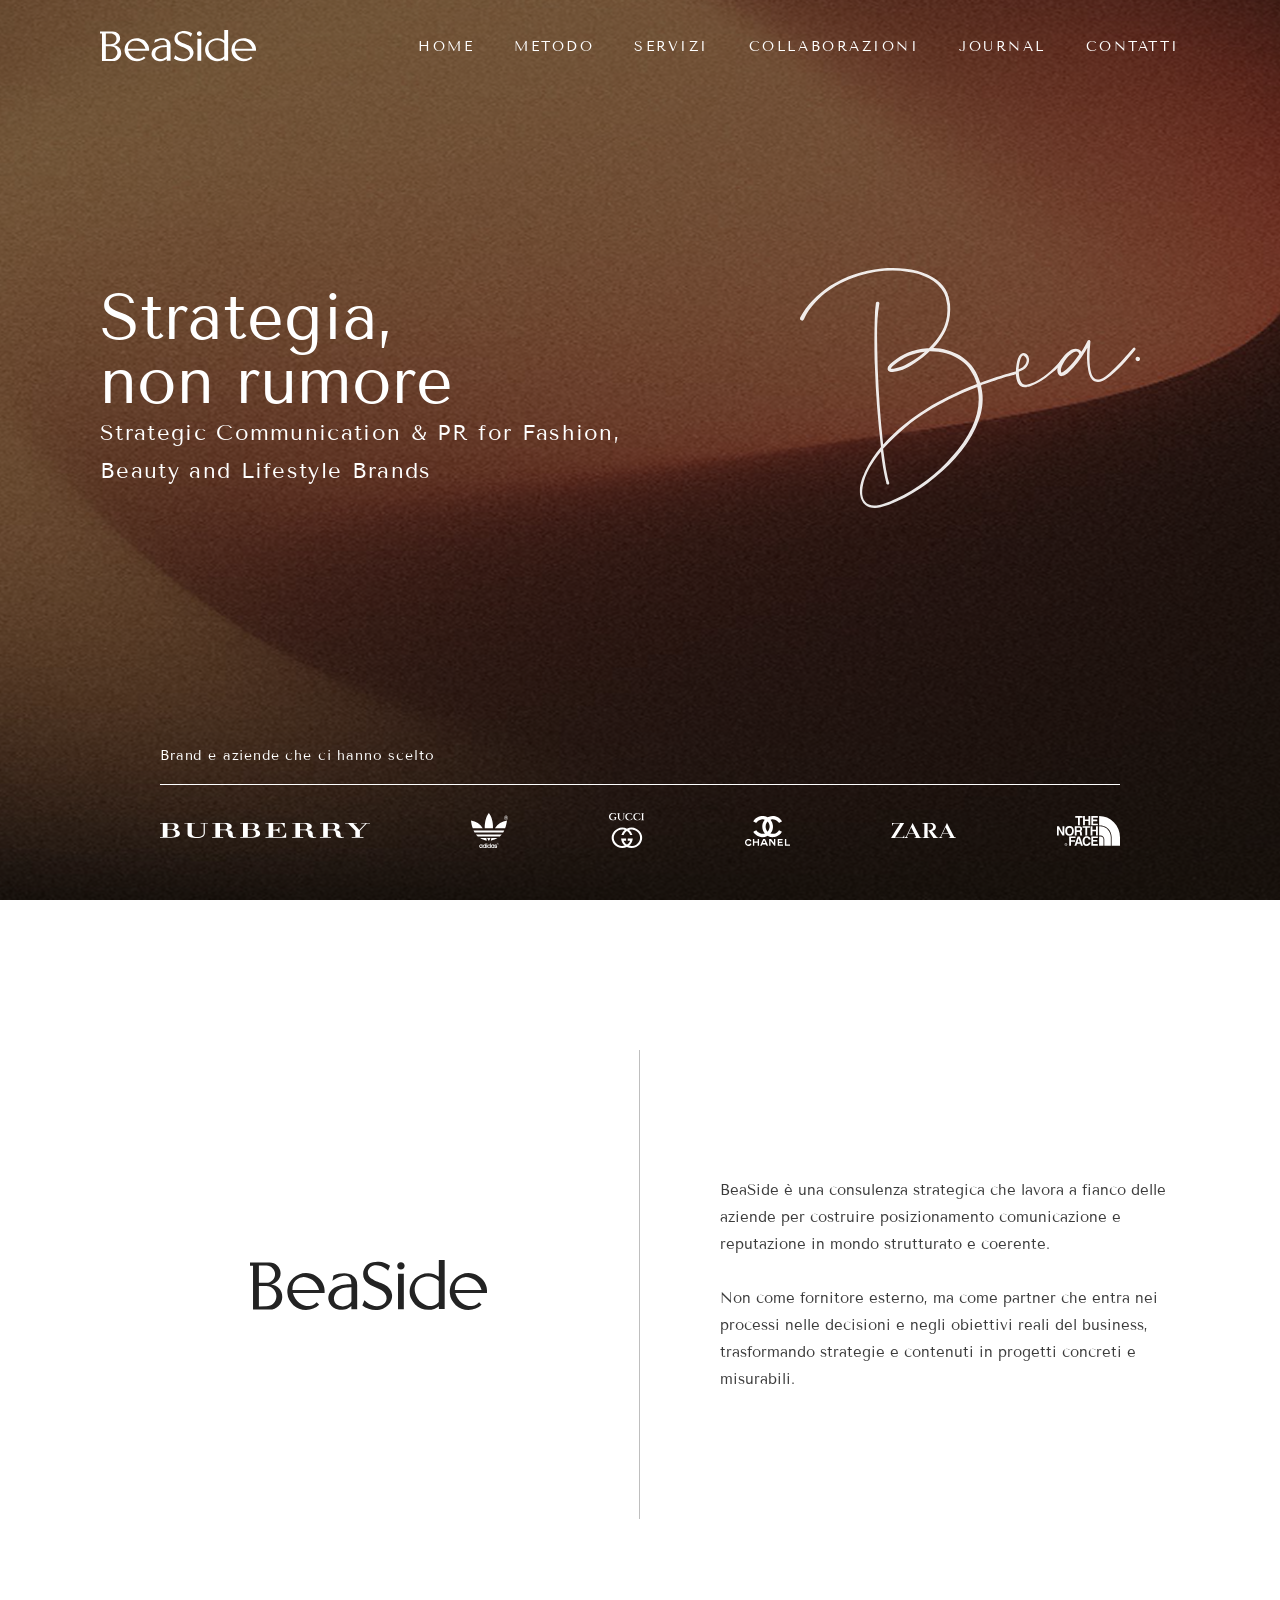
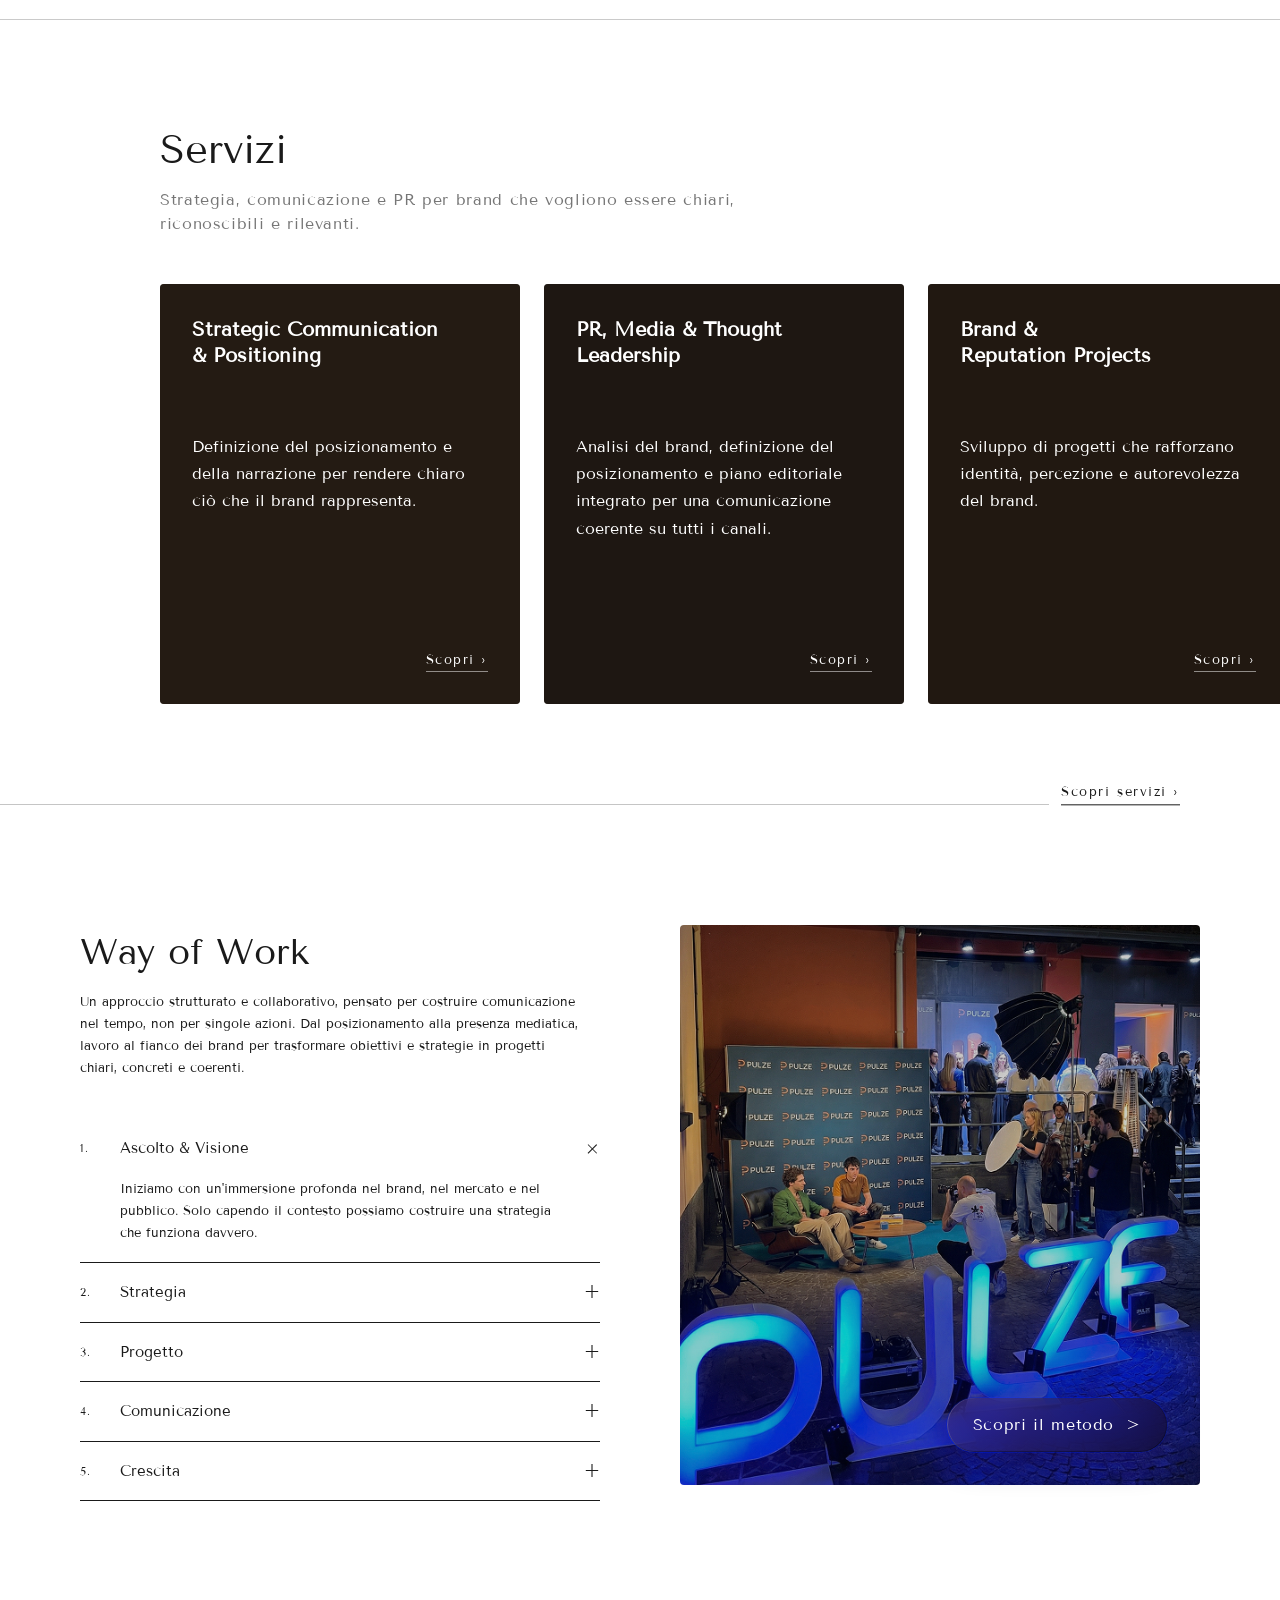
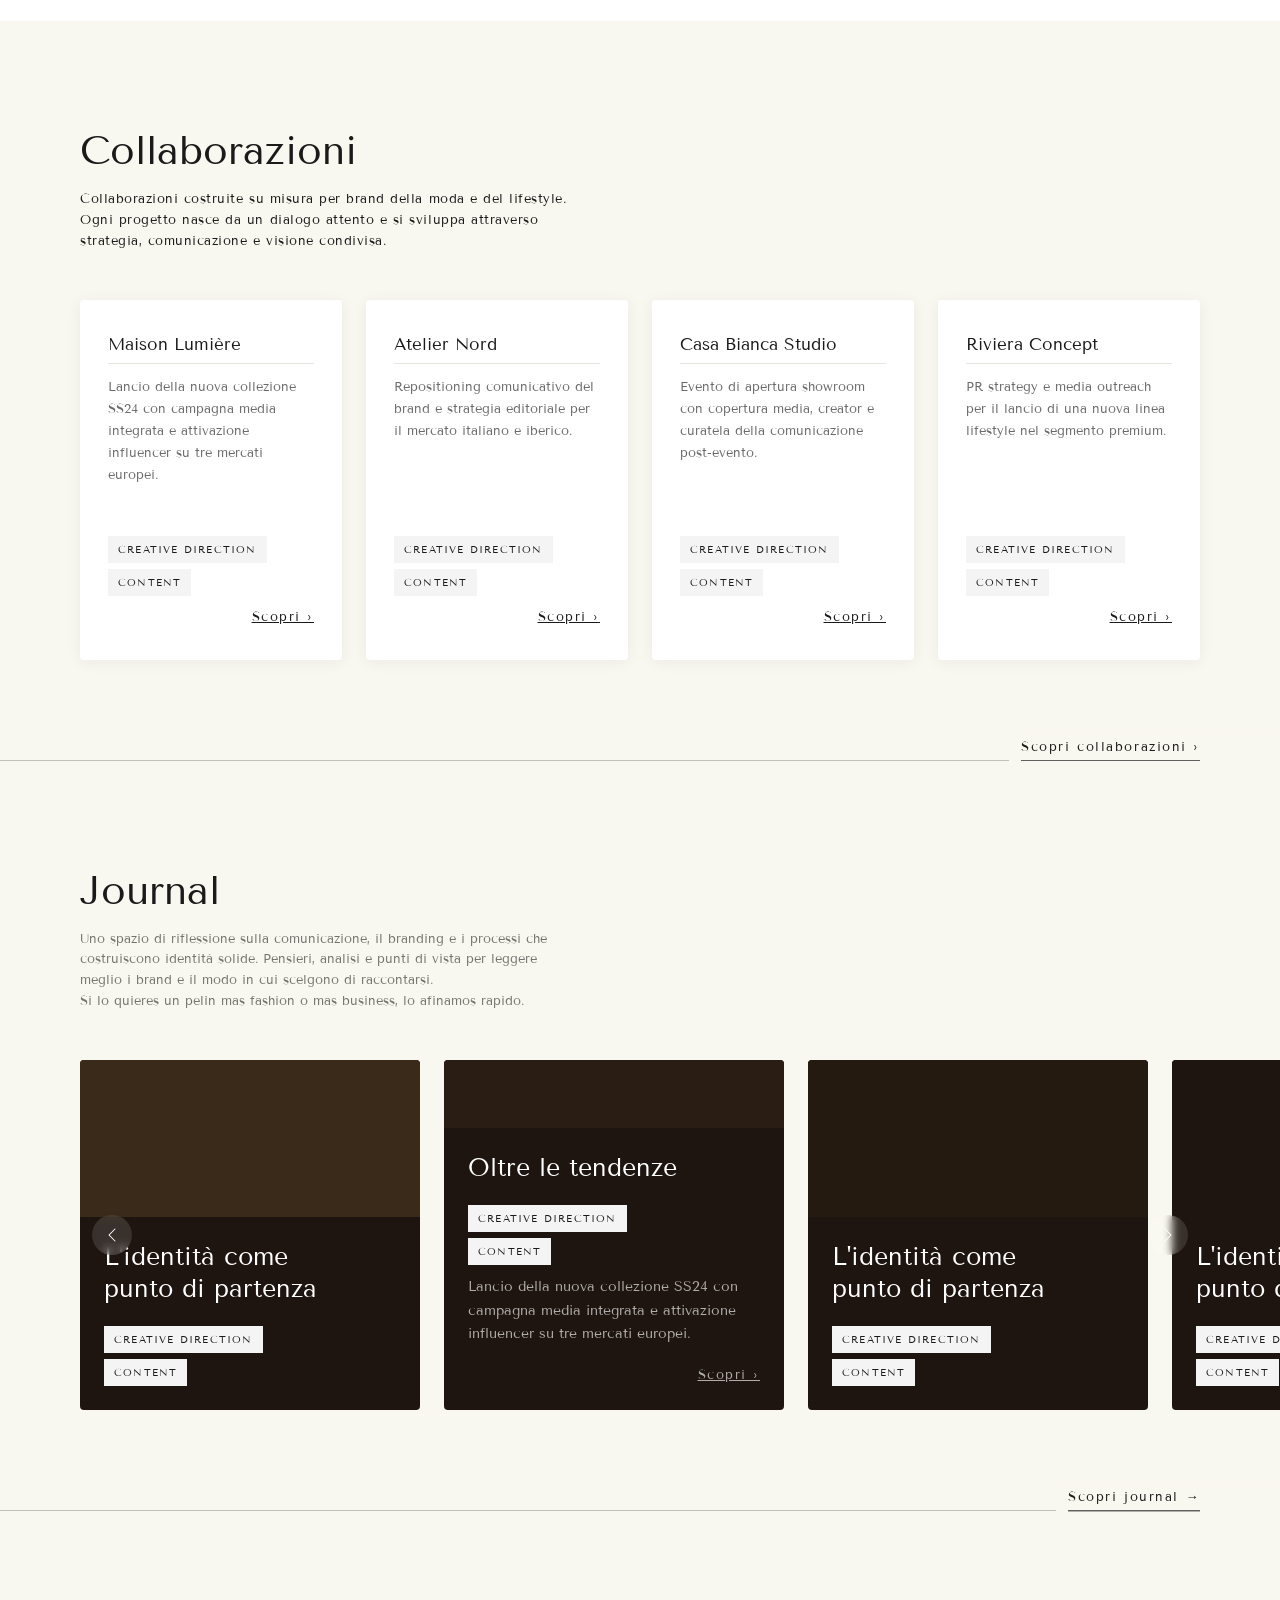
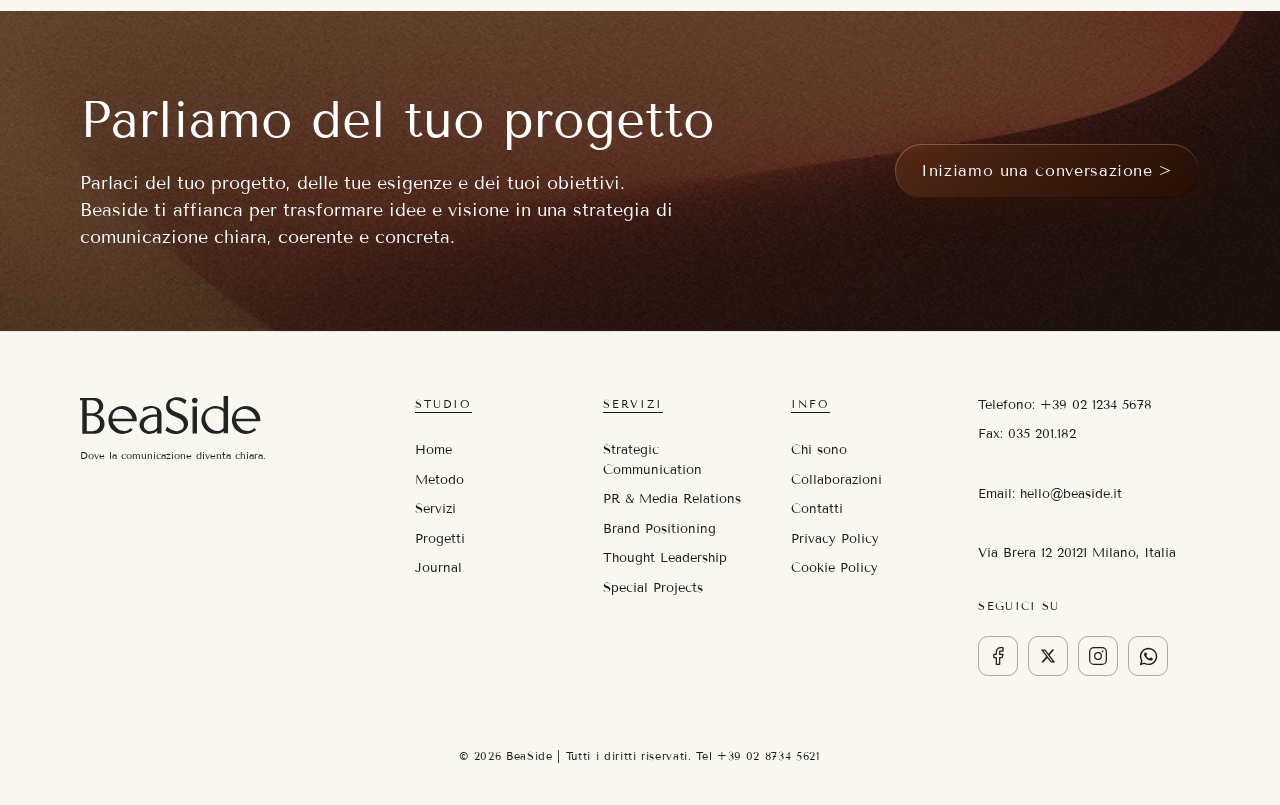
==== commit 4c3a9226: "feat: contatti" ====
--- a/index.html
+++ b/index.html
@@ -20,12 +20,12 @@
           <img src="assets/img/logo/logobranco.svg" alt="BeaSide" />
         </a>
         <ul class="nav__links" role="list">
-          <li><a href="index.html">Home</a></li>
-          <li><a href="#about">Metodo</a></li>
-          <li><a href="#servizi">Servizi</a></li>
-          <li><a href="#collaborazioni">Collaborazioni</a></li>
-          <li><a href="#journal">Journal</a></li>
-          <li><a href="#contatti">Contatti</a></li>
+      <li><a href="../index.html">Home</a></li>
+          <li><a href="../pages/metodo.html">Metodo</a></li>
+          <li><a href="../pages/servizi-page.html" class="nav__link--active">Servizi</a></li>
+          <li><a href="../pages/collaborazioni.html">Collaborazioni</a></li>
+          <li><a href="../pages/journal.html">Journal</a></li>
+          <li><a href="../pages/contatti.html">Contatti</a></li>
         </ul>
       </nav>
     </header>
--- a/assets/css/main.css
+++ b/assets/css/main.css
@@ -1,1089 +1,16 @@
-@import url("https://fonts.googleapis.com/css2?family=Tenor+Sans&display=swap");
+/* ─── IMPORTS ───────────────────────────────────────────── */
 
-/* ─── BASE ─────────────────────────────────────────────── */
+@import "./base.css";
 
-body {
-  font-family: var(--font-main);
-  background-color: var(--white);
-  color: var(--black);
-  font-size: 16px;
-}
+@import "./sections/nav.css";
+@import "./sections/hero.css";
+@import "./sections/about.css";
+@import "./sections/servizi.css";
+@import "./sections/way-of-work.css";
+@import "./sections/collaborazioni.css";
+@import "./sections/journal.css";
+@import "./sections/cta-final.css";
+@import "./sections/footer.css";
 
-.container {
-  max-width: var(--container-max);
-  margin: 0 auto;
-  padding: 0 var(--padding-desktop);
-}
-
-.cta-link {
-  font-family: var(--font-main);
-  font-size: 13px;
-  letter-spacing: 0.12em;
-  color: var(--black);
-  text-decoration: none;
-  border-bottom: 1px solid currentColor;
-  padding-bottom: 2px;
-  display: inline-block;
-}
-
-.cta-link--white {
-  color: var(--white);
-}
-
-/* ─── NAV ───────────────────────────────────────────────── */
-
-.nav {
-  position: absolute;
-  top: 0;
-  left: 0;
-  width: 100%;
-  z-index: 100;
-  padding: 30px 100px;
-  display: flex;
-  align-items: center;
-  justify-content: space-between;
-}
-
-.nav__logo img {
-  height: 32px;
-  width: auto;
-}
-
-.nav__links {
-  display: flex;
-  gap: 40px;
-}
-
-.nav__links a {
-  font-family: var(--font-main);
-  font-size: 14px;
-  letter-spacing: 0.18em;
-  text-transform: uppercase;
-  color: var(--white);
-  transition: opacity 0.2s;
-}
-
-.nav__links a:hover {
-  opacity: 0.7;
-}
-
-/* ─── HERO ──────────────────────────────────────────────── */
-
-.hero {
-  position: relative;
-  height: 100vh;
-  min-height: 640px;
-  background-image: url("../img/background.png");
-  background-size: cover;
-  background-position: center;
-  display: flex;
-  flex-direction: column;
-  overflow: hidden;
-}
-
-.hero::before {
-  content: "";
-  position: absolute;
-  inset: 0;
-  background: rgba(28, 14, 6, 0.45);
-}
-
-/* área central que cresce e centraliza o conteúdo */
-.hero__main {
-  position: relative;
-  z-index: 2;
-  flex: 1;
-  display: flex;
-  align-items: center;
-  padding: 30px 100px 0;
-  max-width: var(--container-max);
-  width: 100%;
-  margin: 0 auto;
-  justify-content: space-between;
-  align-items: center;
-}
-
-.hero__text {
-}
-
-.hero__headline {
-  font-family: var(--font-main);
-  font-size: clamp(40px, 5vw, 70px);
-  font-weight: 400;
-  color: var(--white);
-  line-height: 1;
-}
-
-.hero__subtitle {
-  font-family: var(--font-main);
-  font-size: 22px;
-  color: var(--white);
-  letter-spacing: 0.06em;
-  max-width: 80%;
-  line-height: 1.7;
-}
-
-.hero__signature {
-  flex-shrink: 0;
-  align-self: center;
-}
-
-.hero__signature img {
-  height: clamp(140px, 20vw, 240px);
-  width: auto;
-  opacity: 0.9;
-  padding-right: 40px;
-}
-
-/* ─── LOGOS (dentro da hero) ────────────────────────────── */
-
-.hero__logos {
-  position: relative;
-  z-index: 2;
-  padding: 0 160px 20px;
-}
-
-.hero__logos-label {
-  font-family: var(--font-main);
-  font-size: 14px;
-  letter-spacing: 0.06em;
-  color: rgb(255, 255, 255);
-  margin-bottom: 18px;
-}
-
-.hero__logos-divider {
-  height: 1px;
-  background: rgb(255, 255, 255);
-  margin-bottom: 28px;
-}
-
-.logos__track {
-  display: flex;
-  align-items: center;
-  justify-content: space-between;
-  gap: 40px;
-  padding-bottom: 32px;
-}
-
-.logos__track img {
-  height: 30px;
-  width: auto;
-  transition: opacity 0.2s;
-}
-
-.logos__track img.burberry,
-.logos__track img.zara {
-  height: 15px;
-}
-
-.logos__track img.adidas,
-.logos__track img.gucci {
-  height: 35px;
-}
-
-.logos__track img:hover {
-  opacity: 0.85;
-}
-
-/* ─── APRESENTAÇÃO ──────────────────────────────────────── */
-
-.about {
-  min-height: 80vh;
-  display: flex;
-  flex-direction: column;
-  border-bottom: 1px solid #39393944;
-}
-
-.about__grid {
-  flex: 1;
-  display: grid;
-  grid-template-columns: 1fr 1fr;
-  padding: 150px 100px 100px;
-}
-
-.about__left {
-  border-right: 1px solid #39393952;
-  display: flex;
-  flex-direction: column;
-  justify-content: center;
-}
-
-.about__right {
-  padding-left: 80px;
-  display: flex;
-  align-items: center;
-}
-
-.about__logo img {
-  height: 50px;
-  width: auto;
-  margin-left: 150px;
-}
-
-.about__brand {
-  font-family: var(--font-main);
-  font-size: 32px;
-  letter-spacing: 0.04em;
-  color: var(--black);
-}
-
-.about__text {
-  font-size: 15px;
-  line-height: 1.8;
-  color: var(--black);
-  opacity: 0.85;
-}
-
-.about__text {
-  font-size: 15px;
-  line-height: 1.8;
-  color: var(--black);
-  opacity: 0.85;
-}
-
-/* ─── SERVIZI ───────────────────────────────────────────── */
-
-.servizi {
-  position: relative;
-  padding: 100px 80px;
-  background-color: var(--white);
-  overflow: visible;
-  border-bottom: 1px solid rgba(26, 26, 26, 0.25);
-}
-
-.servizi__header {
-  max-width: var(--container-max);
-
-  padding: 0 var(--padding-desktop) 48px;
-  display: flex;
-  align-items: flex-end;
-  justify-content: space-between;
-}
-
-.servizi__title {
-  font-family: var(--font-main);
-  font-size: 40px;
-  font-weight: 400;
-  margin-bottom: 8px;
-}
-
-.servizi__subtitle {
-  font-size: 16px;
-  color: rgba(26, 26, 26, 0.6);
-  letter-spacing: 0.04em;
-  max-width: 600px;
-}
-
-.servizi__swiper {
-  padding: 0 var(--padding-desktop) !important;
-}
-
-.servizi__swiper .swiper-slide {
-  width: 360px;
-}
-
-.servizi-card {
-  position: relative;
-  height: 420px;
-  border-radius: 4px;
-  overflow: hidden;
-  display: flex;
-  flex-direction: column;
-  justify-content: flex-end;
-  padding: 32px;
-  background-color: var(--card-dark);
-  cursor: pointer;
-}
-
-.servizi-card__bg {
-  position: absolute;
-  inset: 0;
-  background-size: cover;
-  background-position: center;
-  opacity: 0.5;
-  transition: opacity 0.3s;
-}
-
-.servizi-card:hover .servizi-card__bg {
-  opacity: 0.65;
-}
-
-.servizi-card__content {
-  position: relative;
-  height: 100%;
-  z-index: 2;
-}
-
-.servizi-card__title {
-  font-family: var(--font-main);
-  font-size: 20px;
-  color: var(--white);
-  margin-bottom: 65px;
-  line-height: 1.3;
-}
-
-.servizi-card__desc {
-  font-size: 16px;
-  color: #ffffff;
-  line-height: 1.7;
-  margin-bottom: 20px;
-}
-
-.servizi-card__link {
-  position: absolute;
-  bottom: 0px;
-  right: 0px;
-  font-size: 13px;
-  letter-spacing: 0.12em;
-  color: var(--white);
-  border-bottom: 1px solid rgba(255, 255, 255, 0.5);
-  padding-bottom: 0.3px;
-  display: inline-block;
-}
-
-.servizi__footer {
-  position: absolute;
-  bottom: 0;
-  right: 0;
-  transform: translateY(5%);
-  background-color: var(--white);
-  padding: 0 100px 0 12px;
-}
-/* ─── WAY OF WORK ───────────────────────────────────────── */
-
-.way-of-work {
-  padding: var(--section-gap) var(--padding-desktop);
-  max-width: var(--container-max);
-  margin: 0 auto;
-  display: grid;
-  grid-template-columns: 1fr 1fr;
-  gap: 80px;
-  align-items: start;
-}
-
-.way-of-work__label {
-  font-size: 11px;
-  letter-spacing: 0.2em;
-  text-transform: uppercase;
-  color: rgba(26, 26, 26, 0.5);
-  margin-bottom: 16px;
-}
-
-.way-of-work__title {
-  font-family: var(--font-main);
-  font-size: 36px;
-  font-weight: 400;
-  margin-bottom: 12px;
-}
-
-.way-of-work__subtitle {
-  font-size: 13px;
-  color: var(--black);
-  line-height: 1.7;
-  margin-bottom: 40px;
-  max-width: 500px;
-}
-
-.accordion {
-}
-
-.accordion__item {
-  border-bottom: 1px solid var(--black);
-}
-
-.accordion__trigger {
-  width: 100%;
-  background: none;
-  border: none;
-  padding: 18px 0;
-  display: flex;
-  align-items: center;
-  gap: 16px;
-  cursor: pointer;
-  text-align: left;
-}
-
-.accordion__num {
-  font-size: 11px;
-  letter-spacing: 0.1em;
-  color: var(--black);
-  min-width: 24px;
-}
-
-.accordion__name {
-  font-family: var(--font-main);
-  font-size: 15px;
-  color: var(--black);
-  flex: 1;
-}
-
-.accordion__icon {
-  font-size: 18px;
-  color: var(--black);
-  transition: transform 0.25s;
-  line-height: 1;
-}
-
-.accordion__item.is-open .accordion__icon {
-  transform: rotate(45deg);
-}
-
-.accordion__body {
-  max-height: 0;
-  overflow: hidden;
-  transition:
-    max-height 0.3s ease,
-    padding 0.3s ease;
-}
-
-.accordion__item.is-open .accordion__body {
-  max-height: 200px;
-  padding-bottom: 18px;
-}
-
-.accordion__body p {
-  font-size: 13px;
-  color: var(--black);
-  line-height: 1.7;
-  padding: 0 40px;
-}
-
-.way-of-work__cta {
-  margin-top: 32px;
-}
-
-.way-of-work__image-wrap {
-  position: relative;
-}
-
-.way-of-work__image-wrap img {
-  width: 100%;
-  height: 560px;
-  object-fit: cover;
-  border-radius: 4px;
-}
-
-.way-of-work__image-cta {
-  position: absolute;
-  bottom: 32px;
-  right: 32px;
-}
-
-.way-of-work__image-cta a {
-  display: inline-flex;
-  align-items: center;
-  gap: 12px;
-  padding: 15px 26px;
-  border-radius: 999px;
-  background: linear-gradient(
-    135deg,
-    rgba(80, 55, 120, 0.55) 0%,
-    rgba(20, 12, 45, 0.75) 100%
-  );
-  backdrop-filter: blur(14px) saturate(1.4);
-  -webkit-backdrop-filter: blur(14px) saturate(1.4);
-  /* borda luminosa — lado claro em cima/esquerda, escuro embaixo/direita */
-  border: 1px solid transparent;
-  background-clip: padding-box;
-  box-shadow:
-    inset 0 -1px 0 rgba(0, 0, 0, 0.3),
-    inset 1px 0 0 rgba(255, 255, 255, 0.18),
-    inset -1px 0 0 rgba(0, 0, 0, 0.2),
-    0 8px 32px rgba(40, 20, 80, 0.45);
-  font-family: var(--font-main);
-  font-size: 16px;
-  letter-spacing: 0.04em;
-  color: var(--white);
-  text-decoration: none;
-  white-space: nowrap;
-  transition:
-    background 0.25s,
-    box-shadow 0.25s;
-}
-
-.way-of-work__image-cta a:hover {
-  background: linear-gradient(
-    135deg,
-    rgba(100, 70, 150, 0.65) 0%,
-    rgba(30, 18, 60, 0.82) 100%
-  );
-  box-shadow:
-    inset 0 1px 0 rgba(255, 255, 255, 0.45),
-    inset 0 -1px 0 rgba(0, 0, 0, 0.35),
-    inset 1px 0 0 rgba(255, 255, 255, 0.22),
-    inset -1px 0 0 rgba(0, 0, 0, 0.25),
-    0 12px 40px rgba(40, 20, 80, 0.6);
-}
-
-/* ─── COLLABORAZIONI ────────────────────────────────────── */
-
-.collaborazioni {
-  position: relative;
-  background-color: var(--cream);
-  padding: 100px 80px;
-  overflow: visible;
-  border-bottom: 1px solid rgba(26, 26, 26, 0.25);
-}
-
-.collaborazioni__inner {
-  max-width: var(--container-max);
-  margin: 0 auto;
-}
-
-.collaborazioni__header {
-  margin-bottom: 48px;
-  display: flex;
-  align-items: flex-end;
-  justify-content: space-between;
-}
-
-.collaborazioni__title {
-  font-family: var(--font-main);
-  font-size: 40px;
-  font-weight: 400;
-  margin-bottom: 8px;
-}
-
-.collaborazioni__subtitle {
-  font-size: 13px;
-  color: var(--black);
-  letter-spacing: 0.04em;
-  max-width: 500px;
-  line-height: 1.6;
-}
-
-.collaborazioni__grid {
-  display: grid;
-  grid-template-columns: repeat(4, 1fr);
-  gap: 24px;
-}
-
-.collab-card {
-  background: var(--white);
-  border-radius: 4px;
-  padding: 32px 28px;
-  box-shadow: 0 2px 16px rgba(26, 26, 26, 0.06);
-  display: flex;
-  flex-direction: column;
-  gap: 12px;
-  transition: box-shadow 0.2s;
-  min-height: 350px;
-}
-
-.collab-card:hover {
-  box-shadow: 0 4px 24px rgba(26, 26, 26, 0.12);
-}
-
-.collab-card__name {
-  font-family: var(--font-main);
-  font-size: 17px;
-  color: var(--black);
-  border-bottom: 1px solid var(--grey-light);
-  padding-bottom: 6px;
-}
-
-.collab-card__text {
-  font-size: 13px;
-  color: rgba(26, 26, 26, 0.65);
-  line-height: 1.7;
-  flex: 1;
-}
-
-.collab-card__tags {
-  display: flex;
-  flex-direction: column;
-  align-items: flex-start;
-  gap: 6px;
-}
-
-.cta-collab {
-  font-size: 13px;
-  letter-spacing: 0.12em;
-  display: flex;
-  justify-content: flex-end;
-  text-decoration: underline;
-}
-
-.collab-card__tag {
-  display: inline-block;
-  background-color: #f4f4f4;
-  font-family: var(--font-main);
-  font-size: 10px;
-  letter-spacing: 0.12em;
-  text-transform: uppercase;
-  color: var(--black);
-  padding: 6px 10px;
-}
-
-.collaborazioni__footer {
-  position: absolute;
-  bottom: 0;
-  right: 0;
-  transform: translateY(5%);
-  background-color: var(--cream);
-  padding: 0 80px 0 12px;
-}
-
-/* ─── JOURNAL ───────────────────────────────────────────── */
-
-.journal {
-  padding: 100px 0;
-  background-color: var(--cream);
-  overflow: visible;
-  border-bottom: 1px solid rgba(26, 26, 26, 0.25);
-  position: relative;
-}
-
-.journal__header {
-  max-width: var(--container-max);
-  padding: 0 var(--padding-desktop) 48px;
-  display: flex;
-  align-items: flex-end;
-  justify-content: space-between;
-}
-
-.journal__title {
-  font-family: var(--font-main);
-  font-size: 40px;
-  font-weight: 400;
-  margin-bottom: 8px;
-}
-
-.journal__subtitle {
-  font-size: 13px;
-  color: rgba(26, 26, 26, 0.6);
-  max-width: 480px;
-  line-height: 1.6;
-}
-
-.journal__swiper-wrap {
-  position: relative;
-}
-
-.journal__swiper {
-  padding: 0 var(--padding-desktop) !important;
-}
-
-.journal__arrow {
-  position: absolute;
-  top: 50%;
-  transform: translateY(-50%);
-  z-index: 10;
-  width: 40px;
-  height: 40px;
-  border-radius: 50%;
-  border: none;
-  background: rgba(255, 255, 255, 0.12);
-  color: var(--white);
-  font-size: 16px;
-  cursor: pointer;
-  display: flex;
-  align-items: center;
-  justify-content: center;
-  backdrop-filter: blur(4px);
-  transition: background 0.2s;
-}
-
-.journal__arrow:hover {
-  background: rgba(255, 255, 255, 0.25);
-}
-
-.journal__arrow--prev {
-  left: calc(var(--padding-desktop) + 12px);
-}
-
-.journal__arrow--next {
-  right: calc(var(--padding-desktop) + 12px);
-  left: auto;
-}
-
-.journal__swiper .swiper-slide {
-  width: 340px;
-}
-
-.journal-card {
-  position: relative;
-  border-radius: 4px;
-  overflow: hidden;
-  background: var(--card-dark);
-  cursor: pointer;
-  height: 350px;
-  display: flex;
-  flex-direction: column;
-}
-
-.journal-card__img {
-  width: 100%;
-  flex: 1;
-  object-fit: cover;
-  display: block;
-  background-color: #2a2a2a;
-  min-height: 0;
-}
-
-.journal-card__body {
-  padding: 24px;
-}
-
-.journal-card__badge {
-  display: inline-block;
-  font-size: 10px;
-  letter-spacing: 0.14em;
-  text-transform: uppercase;
-  color: var(--white);
-  background: rgba(255, 255, 255, 0.15);
-  border-radius: 20px;
-  padding: 4px 10px;
-  margin-bottom: 12px;
-}
-
-.journal-card__title {
-  font-family: var(--font-main);
-  font-size: 20px;
-  color: var(--white);
-  margin-bottom: 20px;
-  line-height: 1.3;
-}
-
-.journal-card__text {
-  font-size: 14px;
-  color: rgba(255, 255, 255, 0.65);
-  line-height: 1.7;
-  margin: 10px 0 20px;
-}
-
-.journal-card__link {
-  font-size: 13px;
-  letter-spacing: 0.12em;
-  display: flex;
-  justify-content: flex-end;
-  text-decoration: underline;
-  color: rgba(255, 255, 255, 0.65);
-}
-
-.journal__footer {
-  position: absolute;
-  bottom: 0;
-  right: 0;
-  transform: translateY(5%);
-  background-color: var(--cream);
-  padding: 0 80px 0 12px;
-}
-
-.cream-gap {
-  background-color: var(--cream);
-  height: 100px;
-}
-
-/* ─── CTA FINAL ─────────────────────────────────────────── */
-
-.cta-final {
-  position: relative;
-  background-image: url("../img/background.png");
-  background-size: cover;
-  background-position: center;
-  padding: 80px var(--padding-desktop);
-  overflow: hidden;
-}
-
-.cta-final::before {
-  content: "";
-  position: absolute;
-  inset: 0;
-  background: rgba(28, 14, 6, 0.55);
-}
-
-.cta-final__left {
-  max-width: 700px;
-}
-
-.cta-final__inner {
-  position: relative;
-  z-index: 2;
-  max-width: var(--container-max);
-  margin: 0 auto;
-  display: flex;
-  align-items: center;
-  justify-content: space-between;
-  gap: 60px;
-}
-
-.cta-final__title {
-  font-family: var(--font-main);
-  font-size: clamp(28px, 4vw, 52px);
-  font-weight: 400;
-  color: var(--white);
-  line-height: 1.15;
-  margin-bottom: 20px;
-}
-
-.cta-final__left p {
-  color: var(--white);
-  font-size: 18px;
-}
-
-.cta-final__action {
-  flex-shrink: 0;
-  text-align: right;
-}
-
-.cta-final__btn {
-  display: inline-flex;
-  align-items: center;
-  gap: 12px;
-  padding: 15px 26px;
-  border-radius: 999px;
-  background: linear-gradient(
-    135deg,
-    rgba(100, 55, 25, 0.55) 0%,
-    rgba(40, 15, 5, 0.78) 100%
-  );
-  backdrop-filter: blur(14px) saturate(1.4);
-  -webkit-backdrop-filter: blur(14px) saturate(1.4);
-  border: 1px solid transparent;
-  background-clip: padding-box;
-  box-shadow:
-    inset 0 1px 0 rgba(255, 255, 255, 0.22),
-    inset 0 -1px 0 rgba(0, 0, 0, 0.3),
-    inset 1px 0 0 rgba(255, 255, 255, 0.18),
-    inset -1px 0 0 rgba(0, 0, 0, 0.2),
-    0 8px 32px rgba(60, 20, 5, 0.45);
-  font-family: var(--font-main);
-  font-size: 16px;
-  letter-spacing: 0.04em;
-  color: var(--white);
-  text-decoration: none;
-  white-space: nowrap;
-  transition:
-    background 0.25s,
-    box-shadow 0.25s;
-}
-
-.cta-final__btn:hover {
-  background: linear-gradient(
-    135deg,
-    rgba(130, 70, 30, 0.65) 0%,
-    rgba(55, 20, 8, 0.85) 100%
-  );
-  box-shadow:
-    inset 0 1px 0 rgba(255, 255, 255, 0.35),
-    inset 0 -1px 0 rgba(0, 0, 0, 0.35),
-    inset 1px 0 0 rgba(255, 255, 255, 0.22),
-    inset -1px 0 0 rgba(0, 0, 0, 0.25),
-    0 12px 40px rgba(60, 20, 5, 0.6);
-}
-
-.footer__social-label {
-  font-size: 11px;
-  letter-spacing: 0.12em;
-  text-transform: uppercase;
-  color: var(--black);
-  margin-bottom: 12px;
-  margin-top: 24px;
-}
-
-.social-midia-icons {
-  display: flex;
-  gap: 10px;
-}
-
-.social-icon {
-  display: flex;
-  align-items: center;
-  justify-content: center;
-  width: 40px;
-  height: 40px;
-  border-radius: 10px;
-  border: 1px solid rgba(44, 26, 14, 0.35);
-  color: var(--dark-brown);
-  text-decoration: none;
-  transition:
-    border-color 0.2s,
-    background 0.2s;
-}
-
-.social-icon:hover {
-  border-color: var(--dark-brown);
-  background: rgba(44, 26, 14, 0.06);
-}
-
-/* ─── FOOTER ────────────────────────────────────────────── */
-
-.footer {
-  background: var(--cream);
-  padding: 64px var(--padding-desktop) 40px;
-  border-top: 1px solid var(--grey-light);
-}
-
-.footer__inner {
-  max-width: var(--container-max);
-  margin: 0 auto;
-  display: grid;
-  grid-template-columns: 2fr 1fr 1fr 1fr 1.5fr;
-  gap: 40px;
-  margin-bottom: 48px;
-}
-
-.footer__logo img {
-  height: 38px;
-  width: auto;
-  margin-bottom: 14px;
-}
-
-.footer__tagline {
-  font-size: 10px;
-  color: rgb(26, 26, 26);
-  line-height: 1.6;
-  max-width: 200px;
-}
-
-.footer__col {
-  display: flex;
-  flex-direction: column;
-  gap: 10px;
-   font-size: 13px;
-  color: var(--black);
-}
-
-
-.footer__col-title {
-  font-family: var(--font-main);
-  font-size: 11px;
-  letter-spacing: 0.18em;
-  text-transform: uppercase;
-  color: rgb(26, 26, 26);
-  margin-bottom: 18px;
-  border-bottom: 1px solid rgb(26, 26, 26);
-  width: max-content;
-}
-
-.footer__col-links {
-  display: flex;
-  flex-direction: column;
-  gap: 10px;
-}
-
-.footer__col-links a {
-  font-size: 13px;
-  color: var(--black);
-  transition: opacity 0.2s;
-}
-
-.footer__col-links a:hover {
-  opacity: 0.6;
-}
-
-.footer__contact-item {
-  font-size: 13px;
-  color: var(--black);
-  line-height: 1.7;
-  margin-bottom: 8px;
-}
-
-.footer__contact-item a {
-  color: var(--black);
-  border-bottom: 1px solid var(--grey-light);
-}
-
-.footer-fax,
-.footer-mail {
-  margin-bottom: 30px;
-}
-
-.footer__bottom {
-  max-width: var(--container-max);
-  margin: 0 auto;
-  padding-top: 24px;
-  display: flex;
-  align-items: center;
-  justify-content: center;
-}
-
-.footer__copy {
-  font-size: 11px;
-  color: rgb(26, 26, 26);
-  letter-spacing: 0.06em;
-}
-
-/* ─── SWIPER OVERRIDES ──────────────────────────────────── */
-
-.swiper {
-  overflow: visible !important;
-}
-
-.swiper-wrapper {
-  align-items: stretch;
-}
-
-/* ─── RESPONSIVE ────────────────────────────────────────── */
-
-@media (max-width: 1024px) {
-  :root {
-    --padding-desktop: 40px;
-    --section-gap: 80px;
-  }
-
-  .collaborazioni__grid {
-    grid-template-columns: repeat(2, 1fr);
-  }
-
-  .footer__inner {
-    grid-template-columns: 1fr 1fr 1fr;
-  }
-}
-
-@media (max-width: 768px) {
-  :root {
-    --padding-desktop: var(--padding-mobile);
-    --section-gap: 60px;
-  }
-
-  .nav__links {
-    display: none;
-  }
-
-  .hero__content {
-    flex-direction: column;
-    align-items: flex-start;
-    gap: 24px;
-  }
-
-  .about {
-    grid-template-columns: 1fr;
-    gap: 32px;
-  }
-
-  .way-of-work {
-    grid-template-columns: 1fr;
-    gap: 40px;
-  }
-
-  .collaborazioni__grid {
-    grid-template-columns: 1fr;
-  }
-
-  .collaborazioni__header,
-  .servizi__header,
-  .journal__header {
-    flex-direction: column;
-    align-items: flex-start;
-    gap: 12px;
-  }
-
-  .cta-final__inner {
-    flex-direction: column;
-    align-items: flex-start;
-    gap: 32px;
-  }
-
-  .footer__inner {
-    grid-template-columns: 1fr 1fr;
-    gap: 32px;
-  }
-
-  .footer__bottom {
-    flex-direction: column;
-    gap: 16px;
-    text-align: center;
-  }
-}
+@import "./swiper.css";
+@import "./responsive.css";
